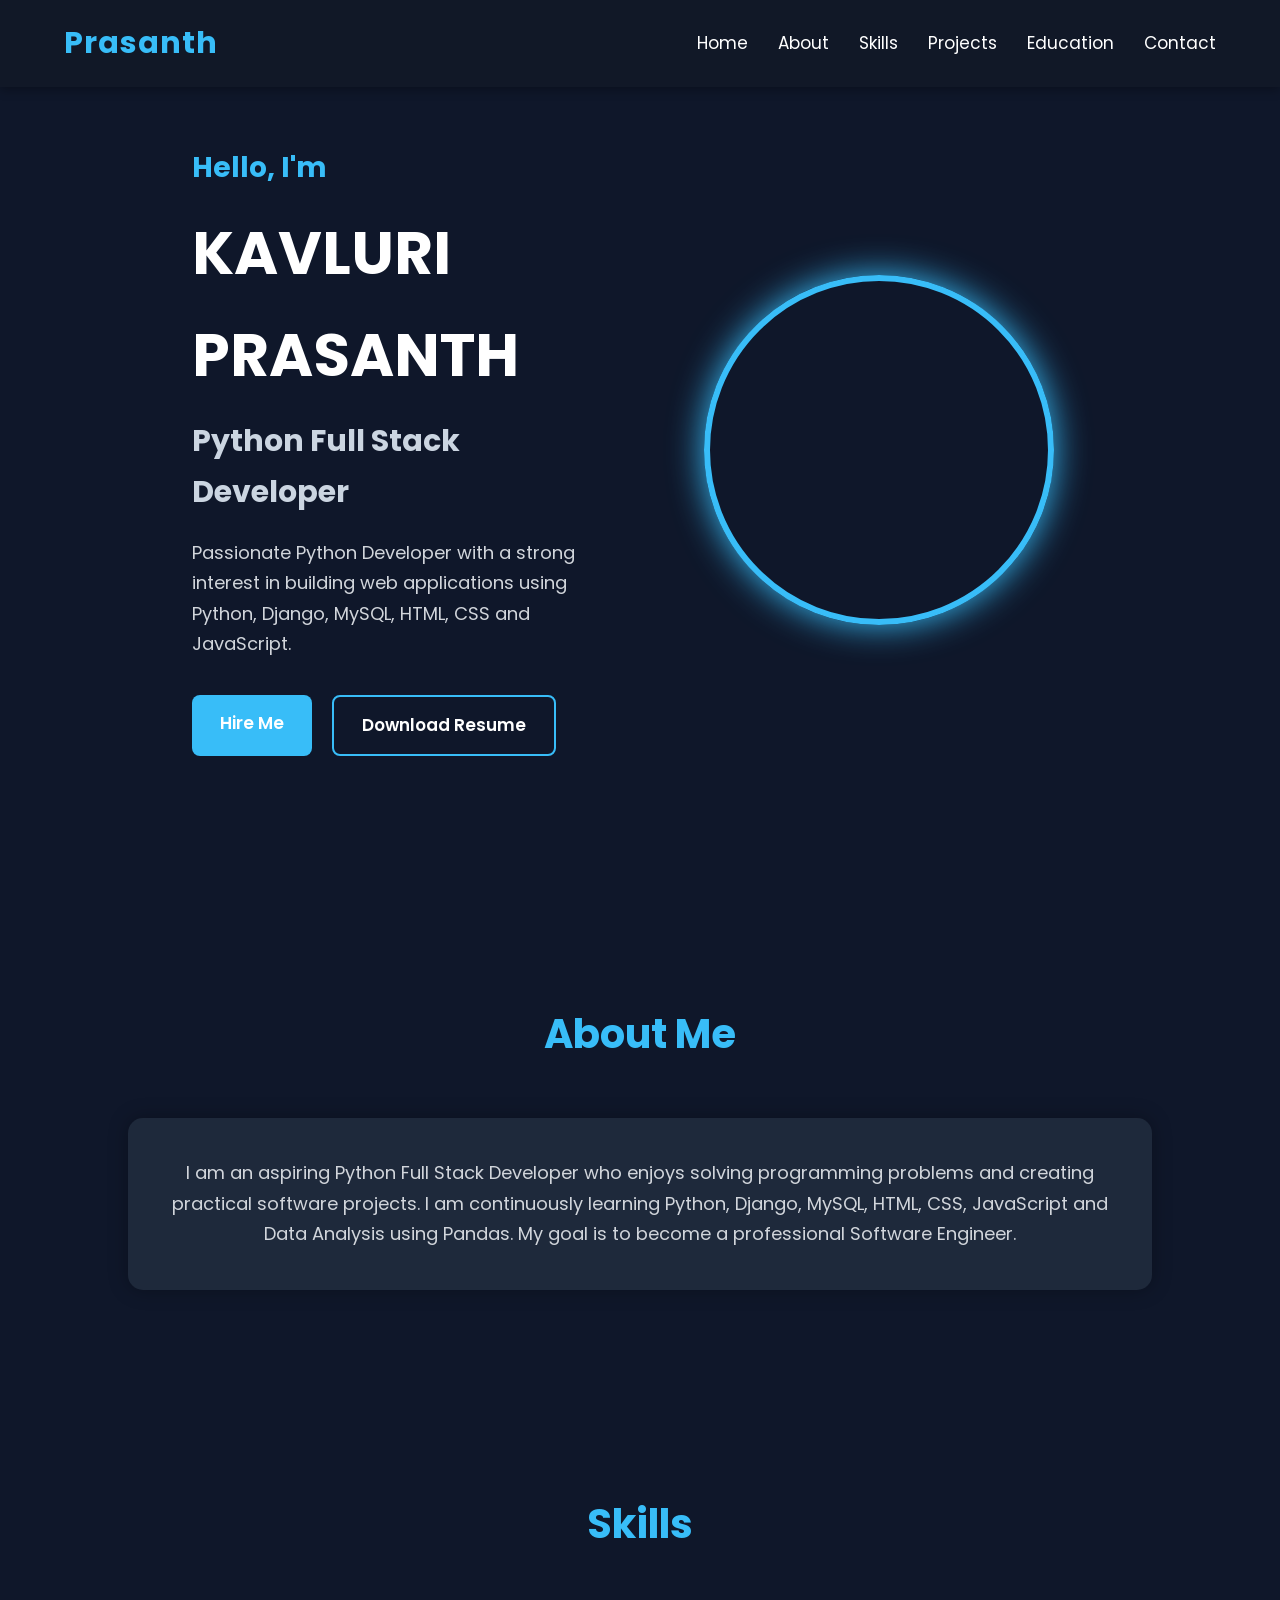
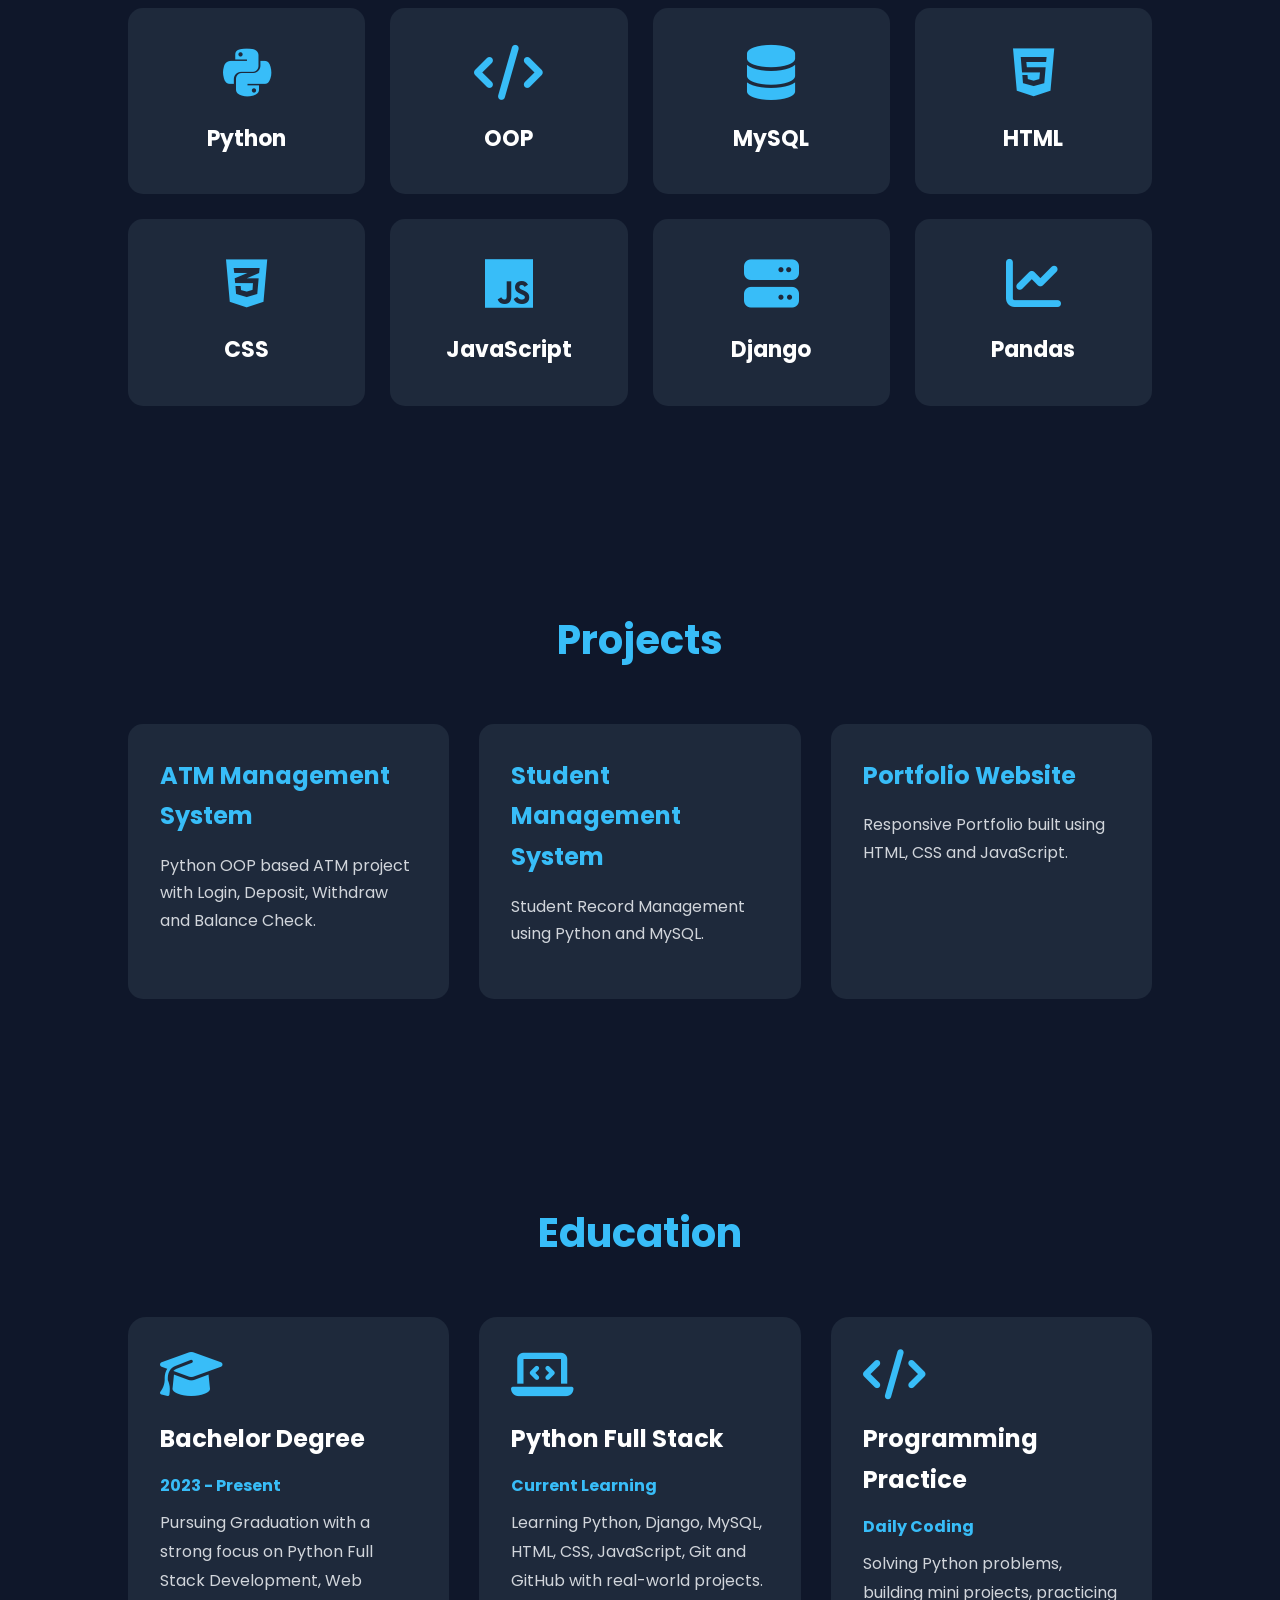
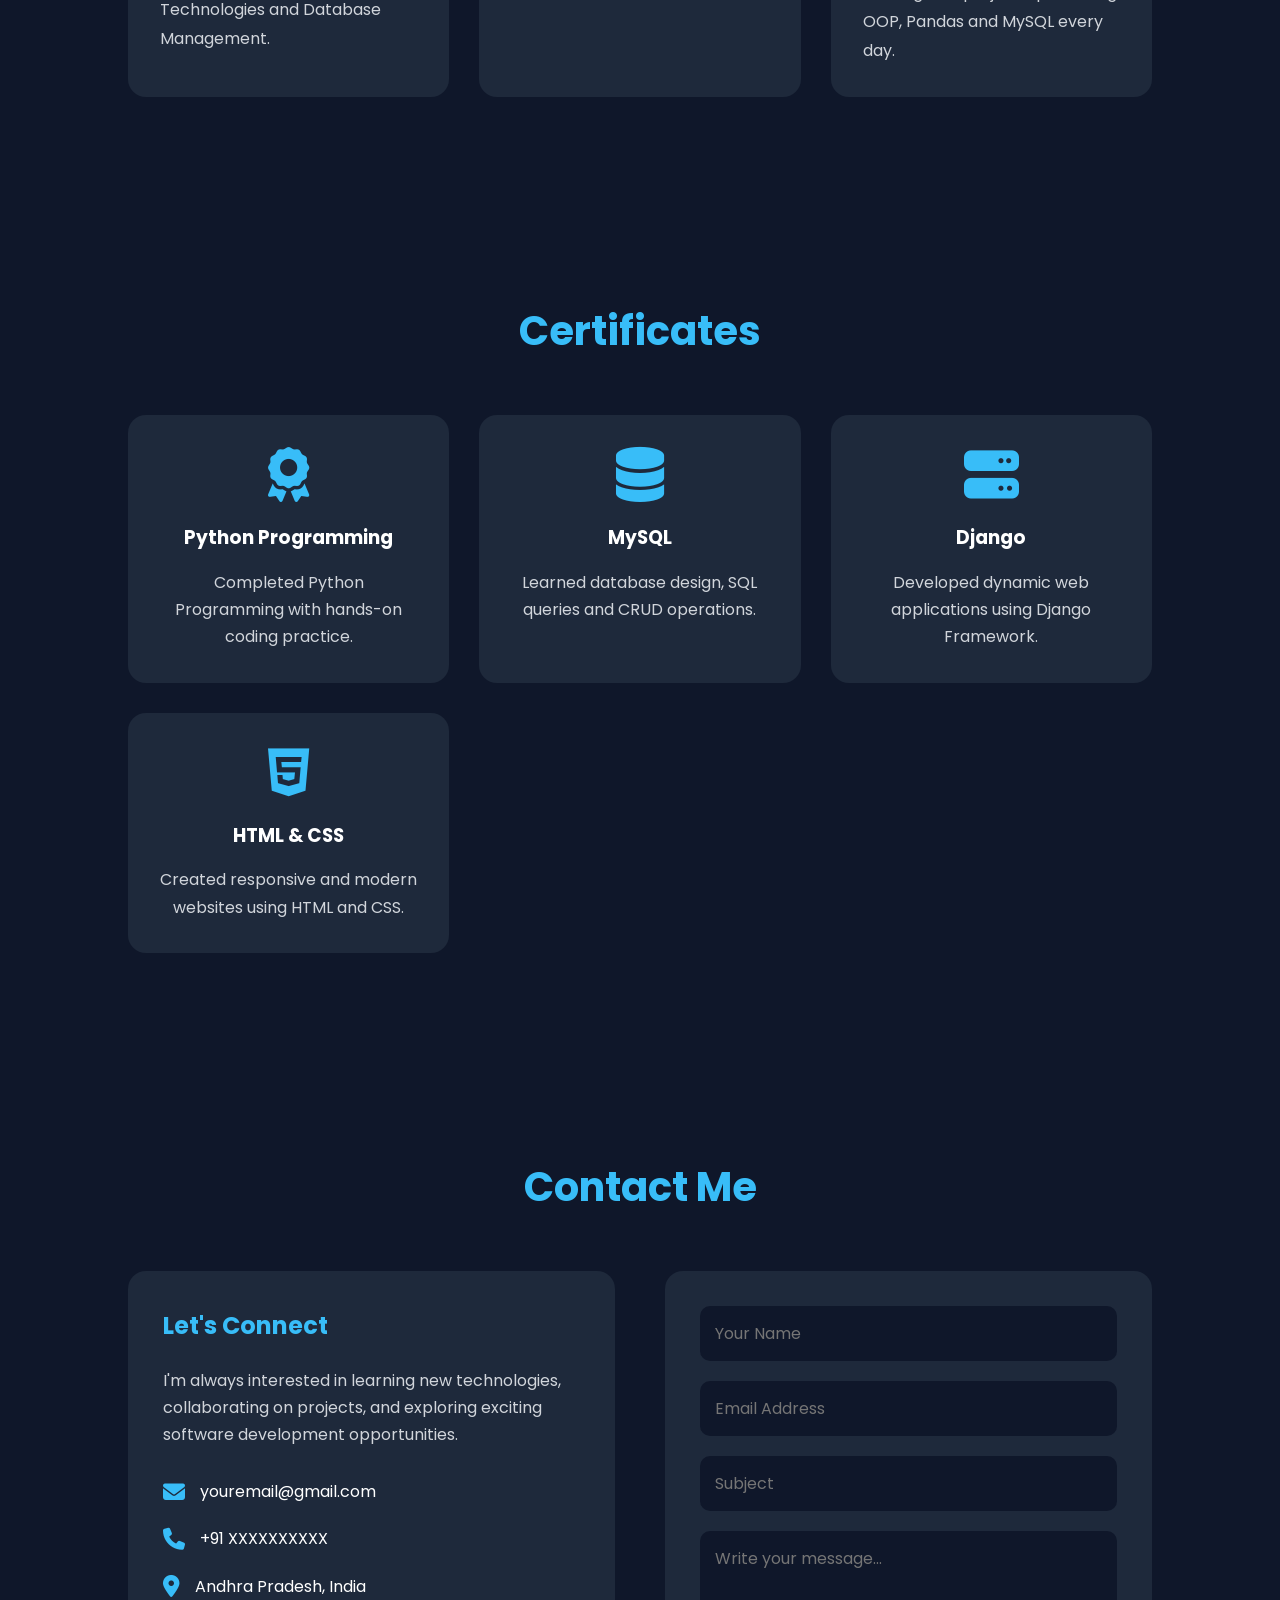
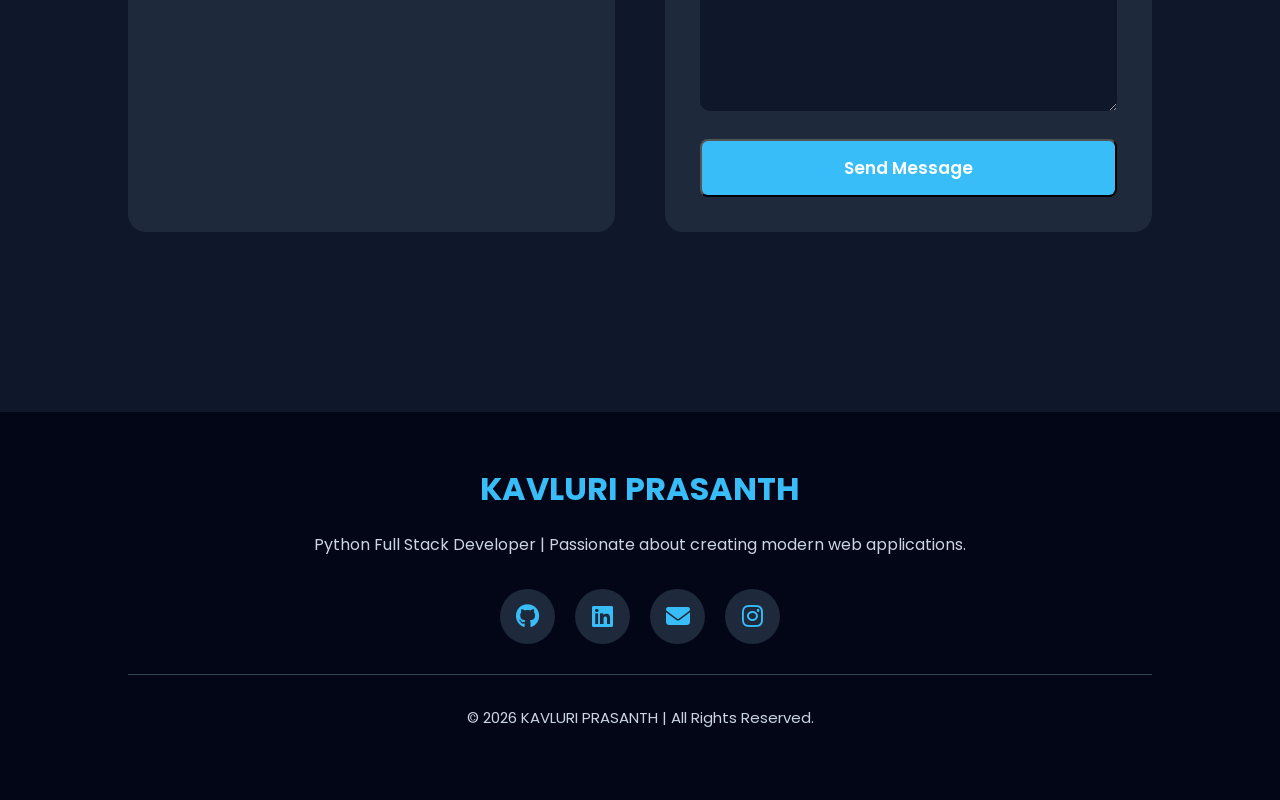
==== index.html @ d0b5dfa9 "update portfolio" ====
<!DOCTYPE html>
<html lang="en">
<head>
    <meta charset="UTF-8">
    <meta name="viewport" content="width=device-width, initial-scale=1.0">
    <title>KAVLURI PRASANTH | Python Full Stack Developer</title>

    <!-- CSS -->
    <link rel="stylesheet" href="style.css">

    <!-- Font Awesome -->
    <link rel="stylesheet"
        href="https://cdnjs.cloudflare.com/ajax/libs/font-awesome/6.5.2/css/all.min.css">
</head>

<body>
    

    <!-- ================= HEADER ================= -->

    <header>
        <nav class="navbar">

            <h2 class="logo">Prasanth</h2>

            <ul class="nav-links">
                <li><a href="#home">Home</a></li>
                <li><a href="#about">About</a></li>
                <li><a href="#skills">Skills</a></li>
                <li><a href="#projects">Projects</a></li>
                <li><a href="#education">Education</a></li>
                <li><a href="#contact">Contact</a></li>
            </ul>

        </nav>
    </header>

    <!-- ================= HOME ================= -->

    <section class="home" id="home">

        <div class="home-text">

            <h3>Hello, I'm</h3>

            <h1>KAVLURI PRASANTH</h1>

            <h2>Python Full Stack Developer</h2>

            <p>
                Passionate Python Developer with a strong interest in
                building web applications using Python, Django,
                MySQL, HTML, CSS and JavaScript.
            </p>

            <div class="buttons">

                <a href="#contact" class="btn">
                    Hire Me
                </a>

                <a href="assets/prasanth_kavluri_resume.pdf" class="btn btn2" download>
                    Download Resume
                </a>

            </div>

        </div>

        <div class="home-image">

            <img src="images/profile.jpg"
                alt="Profile">

        </div>

    </section>

    <!-- ================= ABOUT ================= -->

    <section id="about">

        <h2 class="title">About Me</h2>

        <div class="about-container">

            <p>

                I am an aspiring Python Full Stack Developer who enjoys
                solving programming problems and creating practical
                software projects.

                I am continuously learning Python, Django, MySQL,
                HTML, CSS, JavaScript and Data Analysis using Pandas.

                My goal is to become a professional Software Engineer.

            </p>

        </div>

    </section>

    <!-- ================= SKILLS ================= -->

    <section id="skills">

        <h2 class="title">Skills</h2>

        <div class="skills-container">

            <div class="skill-card">
                <i class="fab fa-python"></i>
                <h3>Python</h3>
            </div>

            <div class="skill-card">
                <i class="fas fa-code"></i>
                <h3>OOP</h3>
            </div>

            <div class="skill-card">
                <i class="fas fa-database"></i>
                <h3>MySQL</h3>
            </div>

            <div class="skill-card">
                <i class="fab fa-html5"></i>
                <h3>HTML</h3>
            </div>

            <div class="skill-card">
                <i class="fab fa-css3-alt"></i>
                <h3>CSS</h3>
            </div>

            <div class="skill-card">
                <i class="fab fa-js"></i>
                <h3>JavaScript</h3>
            </div>

            <div class="skill-card">
                <i class="fas fa-server"></i>
                <h3>Django</h3>
            </div>

            <div class="skill-card">
                <i class="fas fa-chart-line"></i>
                <h3>Pandas</h3>
            </div>

        </div>

    </section>

    <!-- ================= PROJECTS ================= -->

    <section id="projects">

        <h2 class="title">Projects</h2>

        <div class="project-container">

            <div class="project-card">

                <h3>ATM Management System</h3>

                <p>

                    Python OOP based ATM project with Login,
                    Deposit, Withdraw and Balance Check.

                </p>

            </div>

            <div class="project-card">

                <h3>Student Management System</h3>

                <p>

                    Student Record Management using
                    Python and MySQL.

                </p>

            </div>

            <div class="project-card">

                <h3>Portfolio Website</h3>

                <p>

                    Responsive Portfolio built using
                    HTML, CSS and JavaScript.

                </p>

            </div>

        </div>

    </section>

    <!-- ================= EDUCATION ================= -->

<section id="education">

    <h2 class="title">Education</h2>

    <div class="education-container">

        <div class="education-card">

            <i class="fas fa-graduation-cap"></i>

            <h3>Bachelor Degree</h3>

            <h4>2023 - Present</h4>

            <p>
                Pursuing Graduation with a strong focus on
                Python Full Stack Development,
                Web Technologies and Database Management.
            </p>

        </div>

        <div class="education-card">

            <i class="fas fa-laptop-code"></i>

            <h3>Python Full Stack</h3>

            <h4>Current Learning</h4>

            <p>
                Learning Python, Django, MySQL,
                HTML, CSS, JavaScript,
                Git and GitHub with real-world projects.
            </p>

        </div>

        <div class="education-card">

            <i class="fas fa-code"></i>

            <h3>Programming Practice</h3>

            <h4>Daily Coding</h4>

            <p>
                Solving Python problems,
                building mini projects,
                practicing OOP,
                Pandas and MySQL every day.
            </p>

        </div>

    </div>

</section>

    <!-- ================= CERTIFICATES ================= -->

   <section id="certificates">

    <h2 class="title">Certificates</h2>

    <div class="certificate-container">

        <div class="certificate-card">
            <i class="fas fa-award"></i>
            <h3>Python Programming</h3>
            <p>Completed Python Programming with hands-on coding practice.</p>
        </div>

        <div class="certificate-card">
            <i class="fas fa-database"></i>
            <h3>MySQL</h3>
            <p>Learned database design, SQL queries and CRUD operations.</p>
        </div>

        <div class="certificate-card">
            <i class="fas fa-server"></i>
            <h3>Django</h3>
            <p>Developed dynamic web applications using Django Framework.</p>
        </div>

        <div class="certificate-card">
            <i class="fab fa-html5"></i>
            <h3>HTML & CSS</h3>
            <p>Created responsive and modern websites using HTML and CSS.</p>
        </div>

    </div>

</section>

    <!-- ================= CONTACT ================= -->

<section id="contact">

    <h2 class="title">Contact Me</h2>

    <div class="contact-container">

        <div class="contact-info">

            <h2>Let's Connect</h2>

            <p>
                I'm always interested in learning new technologies,
                collaborating on projects, and exploring exciting
                software development opportunities.
            </p>

            <div class="info">
                <i class="fas fa-envelope"></i>
                <span>youremail@gmail.com</span>
            </div>

            <div class="info">
                <i class="fas fa-phone"></i>
                <span>+91 XXXXXXXXXX</span>
            </div>

            <div class="info">
                <i class="fas fa-location-dot"></i>
                <span>Andhra Pradesh, India</span>
            </div>

        </div>

        <form>

            <input type="text" placeholder="Your Name" required>

            <input type="email" placeholder="Email Address" required>

            <input type="text" placeholder="Subject">

            <textarea rows="6" placeholder="Write your message..."></textarea>

            <button class="btn">Send Message</button>

        </form>

    </div>

</section>

    <!-- ================= FOOTER ================= -->
<!-- ================= FOOTER ================= -->

<footer>

    <div class="footer-container">

        <h2>KAVLURI PRASANTH</h2>

        <p>
            Python Full Stack Developer | Passionate about creating modern web applications.
        </p>

        <div class="footer-social">

            <a href="https://github.com/yourusername" target="_blank">
                <i class="fab fa-github"></i>
            </a>

            <a href="https://linkedin.com/in/yourprofile" target="_blank">
                <i class="fab fa-linkedin"></i>
            </a>

            <a href="mailto:youremail@gmail.com">
                <i class="fas fa-envelope"></i>
            </a>

            <a href="https://instagram.com/yourusername" target="_blank">
                <i class="fab fa-instagram"></i>
            </a>

        </div>

        <hr>

        <p class="copyright">
            © 2026 KAVLURI PRASANTH | All Rights Reserved.
        </p>

    </div>

</footer>
</body>
</html>
---- style.css ----
/* ===========================
   GOOGLE FONT
=========================== */

@import url('https://fonts.googleapis.com/css2?family=Poppins:wght@300;400;500;600;700;800&display=swap');

/* ===========================
   GLOBAL
=========================== */

*{
    margin:0;
    padding:0;
    box-sizing:border-box;
    font-family:'Poppins',sans-serif;
    scroll-behavior:smooth;
}

body{
    background:#0f172a;
    color:#ffffff;
    line-height:1.7;
}

a{
    text-decoration:none;
}

ul{
    list-style:none;
}

img{
    width:100%;
    display:block;
}

/* ===========================
   HEADER
=========================== */

header{
    width:100%;
    position:fixed;
    top:0;
    left:0;
    background:#111827;
    z-index:1000;
    box-shadow:0 3px 10px rgba(0,0,0,.3);
}

.navbar{
    width:90%;
    margin:auto;
    display:flex;
    justify-content:space-between;
    align-items:center;
    padding:18px 0;
}

.logo{
    color:#38bdf8;
    font-size:30px;
    font-weight:700;
    letter-spacing:1px;
}

.nav-links{
    display:flex;
    gap:30px;
}

.nav-links a{
    color:#fff;
    font-size:17px;
    transition:.3s;
}

.nav-links a:hover{
    color:#38bdf8;
}

/* ===========================
   HOME
=========================== */

.home{
    min-height:100vh;
    width:90%;
    margin:auto;
    display:flex;
    justify-content:space-between;
    align-items:center;
    gap:60px;
}

.home-text{
    flex:1;
}

.home-text h3{
    color:#38bdf8;
    font-size:28px;
}

.home-text h1{
    font-size:60px;
    margin:10px 0;
}

.home-text h2{
    color:#cbd5e1;
    font-size:30px;
    margin-bottom:20px;
}

.home-text p{
    color:#d1d5db;
    font-size:18px;
    max-width:600px;
}

/* ===========================
   BUTTONS
=========================== */

.buttons{
    margin-top:35px;
    display:flex;
    gap:20px;
}

.btn{
    background:#38bdf8;
    color:#fff;
    padding:14px 28px;
    border-radius:8px;
    font-size:17px;
    font-weight:600;
    transition:.3s;
}

.btn:hover{
    background:#0284c7;
    transform:translateY(-5px);
}

.btn2{
    background:transparent;
    border:2px solid #38bdf8;
}

.btn2:hover{
    background:#38bdf8;
}

/* ===========================
   PROFILE IMAGE
=========================== */

.home-image{
    flex:1;
    display:flex;
    justify-content:center;
}

.home-image img{
    width:350px;
    height:350px;
    object-fit:cover;
    border-radius:50%;
    border:6px solid #38bdf8;
    box-shadow:0 0 35px #38bdf8;
    transition:.4s;
}

.home-image img:hover{
    transform:scale(1.05);
}

/* ===========================
   COMMON SECTION
=========================== */

section{
    padding:100px 10%;
}

.title{
    text-align:center;
    font-size:40px;
    color:#38bdf8;
    margin-bottom:50px;
}

/* ===========================
   ABOUT
=========================== */

.about-container{
    background:#1e293b;
    padding:40px;
    border-radius:15px;
    text-align:center;
    box-shadow:0 0 20px rgba(0,0,0,.3);
}

.about-container p{
    font-size:18px;
    color:#d1d5db;
}

/* ===========================
   SIMPLE FADE ANIMATION
=========================== */

@keyframes fadeUp{

    from{

        opacity:0;
        transform:translateY(40px);

    }

    to{

        opacity:1;
        transform:translateY(0);

    }

}

.home-text,
.home-image,
.about-container{

    animation:fadeUp 1.2s ease;

}

/* Active Menu */

.nav-links a.active{
    color:#38bdf8;
}

/* Scroll Animation */

.hidden{
    opacity:0;
    transform:translateY(50px);
    transition:all .8s ease;
}

.show{
    opacity:1;
    transform:translateY(0);
}

/* Back To Top */

#topBtn:hover{
    transform:scale(1.1);
}

/* ===========================
   SKILLS SECTION
=========================== */

.skills-container{
    display:grid;
    grid-template-columns:repeat(auto-fit,minmax(220px,1fr));
    gap:25px;
    margin-top:40px;
}

.skill-card{
    background:#1e293b;
    padding:35px 20px;
    border-radius:15px;
    text-align:center;
    transition:.4s;
    cursor:pointer;
    border:2px solid transparent;
}

.skill-card:hover{
    transform:translateY(-10px);
    border-color:#38bdf8;
    box-shadow:0 0 20px rgba(56,189,248,.5);
}

.skill-card i{
    font-size:55px;
    color:#38bdf8;
    margin-bottom:20px;
}

.skill-card h3{
    font-size:22px;
    color:#fff;
}

/* ===========================
   PROJECT SECTION
=========================== */

.project-container{
    display:grid;
    grid-template-columns:repeat(auto-fit,minmax(300px,1fr));
    gap:30px;
    margin-top:40px;
}

.project-card{
    background:#1e293b;
    padding:30px;
    border-radius:15px;
    transition:.4s;
    border:2px solid transparent;
}

.project-card:hover{
    transform:translateY(-10px);
    border-color:#38bdf8;
    box-shadow:0 0 25px rgba(56,189,248,.4);
}

.project-card h3{
    color:#38bdf8;
    margin-bottom:15px;
    font-size:24px;
}

.project-card p{
    color:#d1d5db;
    font-size:16px;
    margin-bottom:20px;
}

.project-card .btn{
    display:inline-block;
    margin-top:10px;
}

/* ===========================
   EDUCATION SECTION
=========================== */

#education{
    padding:100px 10%;
}

.education-container{
    display:grid;
    grid-template-columns:repeat(auto-fit,minmax(320px,1fr));
    gap:30px;
    margin-top:50px;
}

.education-card{
    background:#1e293b;
    padding:30px;
    border-radius:18px;
    border:2px solid transparent;
    transition:0.5s ease;
    position:relative;
    overflow:hidden;
}

/* Glow Line Animation */

.education-card::before{

    content:"";
    position:absolute;
    top:0;
    left:-100%;
    width:100%;
    height:5px;
    background:#38bdf8;
    transition:.6s;

}

.education-card:hover::before{

    left:0;

}

/* Hover Effect */

.education-card:hover{

    transform:translateY(-12px) scale(1.03);
    border-color:#38bdf8;
    box-shadow:0 0 25px rgba(56,189,248,.5);

}

/* Icon */

.education-card i{

    font-size:50px;
    color:#38bdf8;
    margin-bottom:20px;

}

.education-card h3{

    font-size:24px;
    margin-bottom:12px;
    color:white;

}

.education-card h4{

    color:#38bdf8;
    margin-bottom:10px;

}

.education-card p{

    color:#d1d5db;
    line-height:1.8;

}

/* Fade Animation */

.education-card{

    opacity:0;
    transform:translateY(60px);
    animation:eduAnimation 1s forwards;

}

.education-card:nth-child(1){

    animation-delay:.2s;

}

.education-card:nth-child(2){

    animation-delay:.5s;

}

.education-card:nth-child(3){

    animation-delay:.8s;

}

@keyframes eduAnimation{

    from{

        opacity:0;
        transform:translateY(60px);

    }

    to{

        opacity:1;
        transform:translateY(0);

    }

}

/* ===========================
   CERTIFICATES
=========================== */

.certificate-container{

    display:grid;
    grid-template-columns:repeat(auto-fit,minmax(260px,1fr));
    gap:30px;
    margin-top:40px;

}

.certificate-card{

    background:#1e293b;
    padding:30px;
    text-align:center;
    border-radius:18px;
    transition:.4s;
    border:2px solid transparent;

}

.certificate-card:hover{

    transform:translateY(-12px);
    border-color:#38bdf8;
    box-shadow:0 0 25px rgba(56,189,248,.5);

}

.certificate-card i{

    font-size:55px;
    color:#38bdf8;
    margin-bottom:20px;

}

.certificate-card h3{

    margin-bottom:15px;

}

.certificate-card p{

    color:#d1d5db;

}

/* ===========================
   CONTACT
=========================== */

.contact-container{

    display:grid;
    grid-template-columns:1fr 1fr;
    gap:50px;
    margin-top:50px;

}

.contact-info{

    background:#1e293b;
    padding:35px;
    border-radius:18px;

}

.contact-info h2{

    color:#38bdf8;
    margin-bottom:20px;

}

.contact-info p{

    color:#d1d5db;
    margin-bottom:30px;

}

.info{

    display:flex;
    align-items:center;
    margin:20px 0;

}

.info i{

    font-size:22px;
    color:#38bdf8;
    margin-right:15px;

}

form{

    background:#1e293b;
    padding:35px;
    border-radius:18px;

}

form input,
form textarea{

    width:100%;
    padding:15px;
    margin-bottom:20px;
    border:none;
    border-radius:10px;
    background:#0f172a;
    color:white;
    font-size:16px;

}

form input:focus,
form textarea:focus{

    outline:2px solid #38bdf8;

}

form button{

    width:100%;

}

.certificate-card,
.contact-info,
form{

    animation:fadeUp 1s ease;

}

.certificate-card:hover i{

    transform:rotate(360deg);
    transition:.8s;

}

.info:hover{

    transform:translateX(10px);
    transition:.4s;

}

/* ===========================
   FOOTER
=========================== */

footer{

    background:#020617;
    padding:50px 10%;
    margin-top:80px;

}

.footer-container{

    text-align:center;

}

.footer-container h2{

    color:#38bdf8;
    font-size:32px;
    margin-bottom:15px;

}

.footer-container p{

    color:#cbd5e1;
    margin-bottom:20px;

}

.footer-social{

    display:flex;
    justify-content:center;
    gap:20px;
    margin:30px 0;

}

.footer-social a{

    width:55px;
    height:55px;
    display:flex;
    justify-content:center;
    align-items:center;
    border-radius:50%;
    background:#1e293b;
    color:#38bdf8;
    font-size:24px;
    transition:.4s;

}

.footer-social a:hover{

    background:#38bdf8;
    color:#fff;
    transform:translateY(-8px) rotate(360deg);
    box-shadow:0 0 25px #38bdf8;

}

footer hr{

    border:none;
    height:1px;
    background:#334155;
    margin:30px 0;

}

.copyright{

    color:#94a3b8;
    font-size:15px;

}

footer{

    animation:fadeUp 1.2s ease;

}
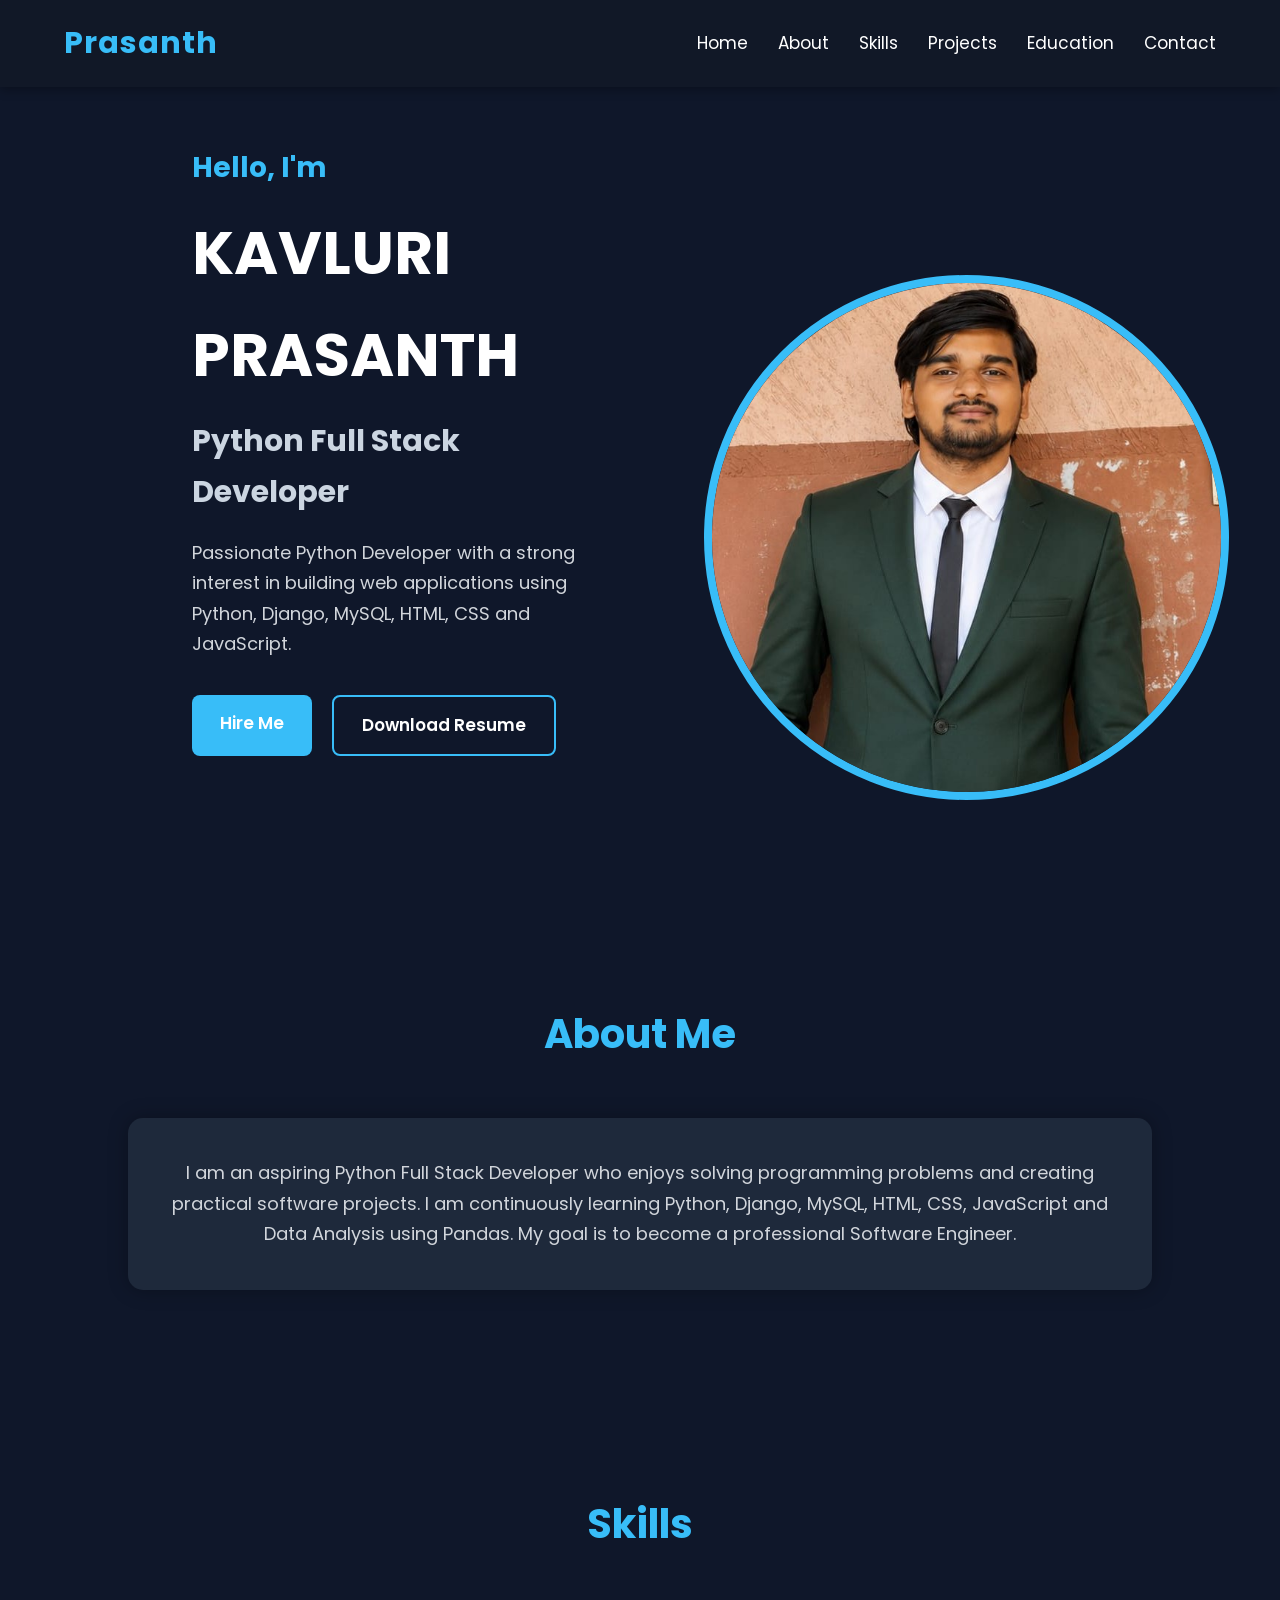
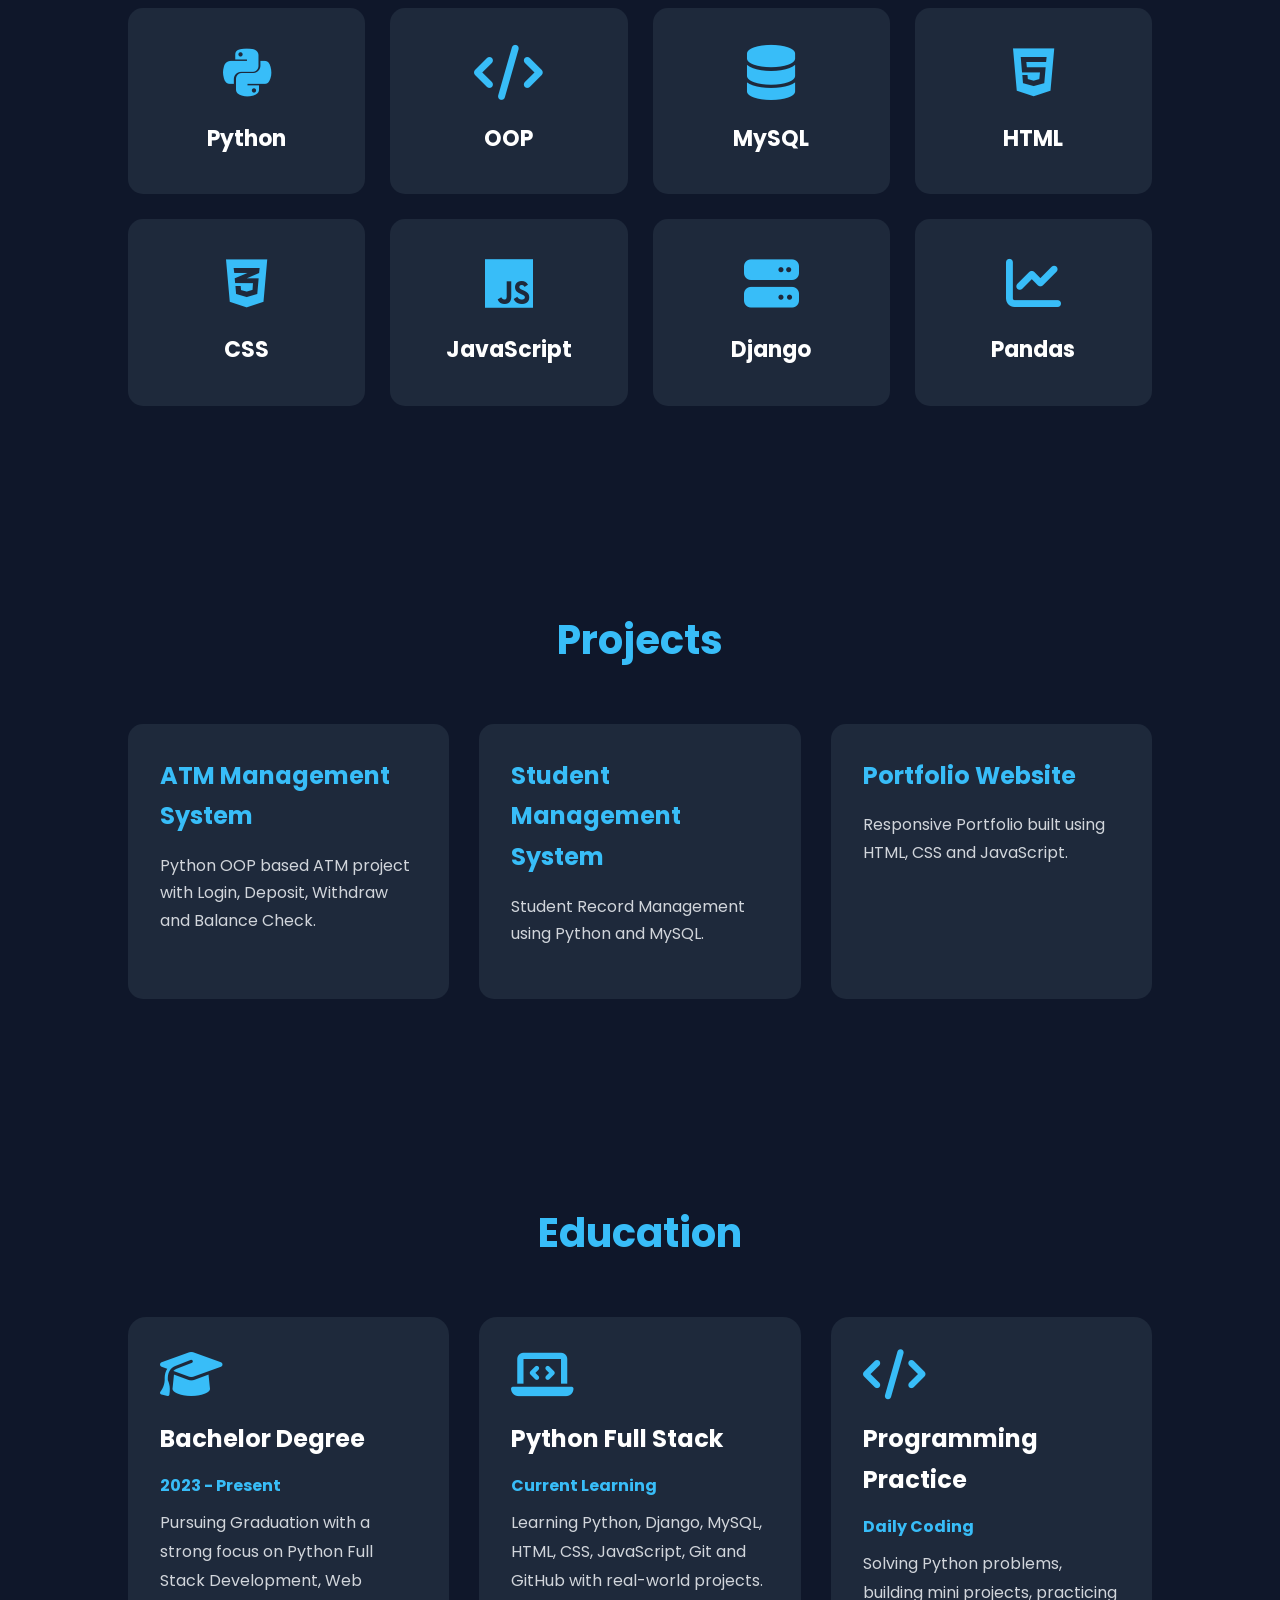
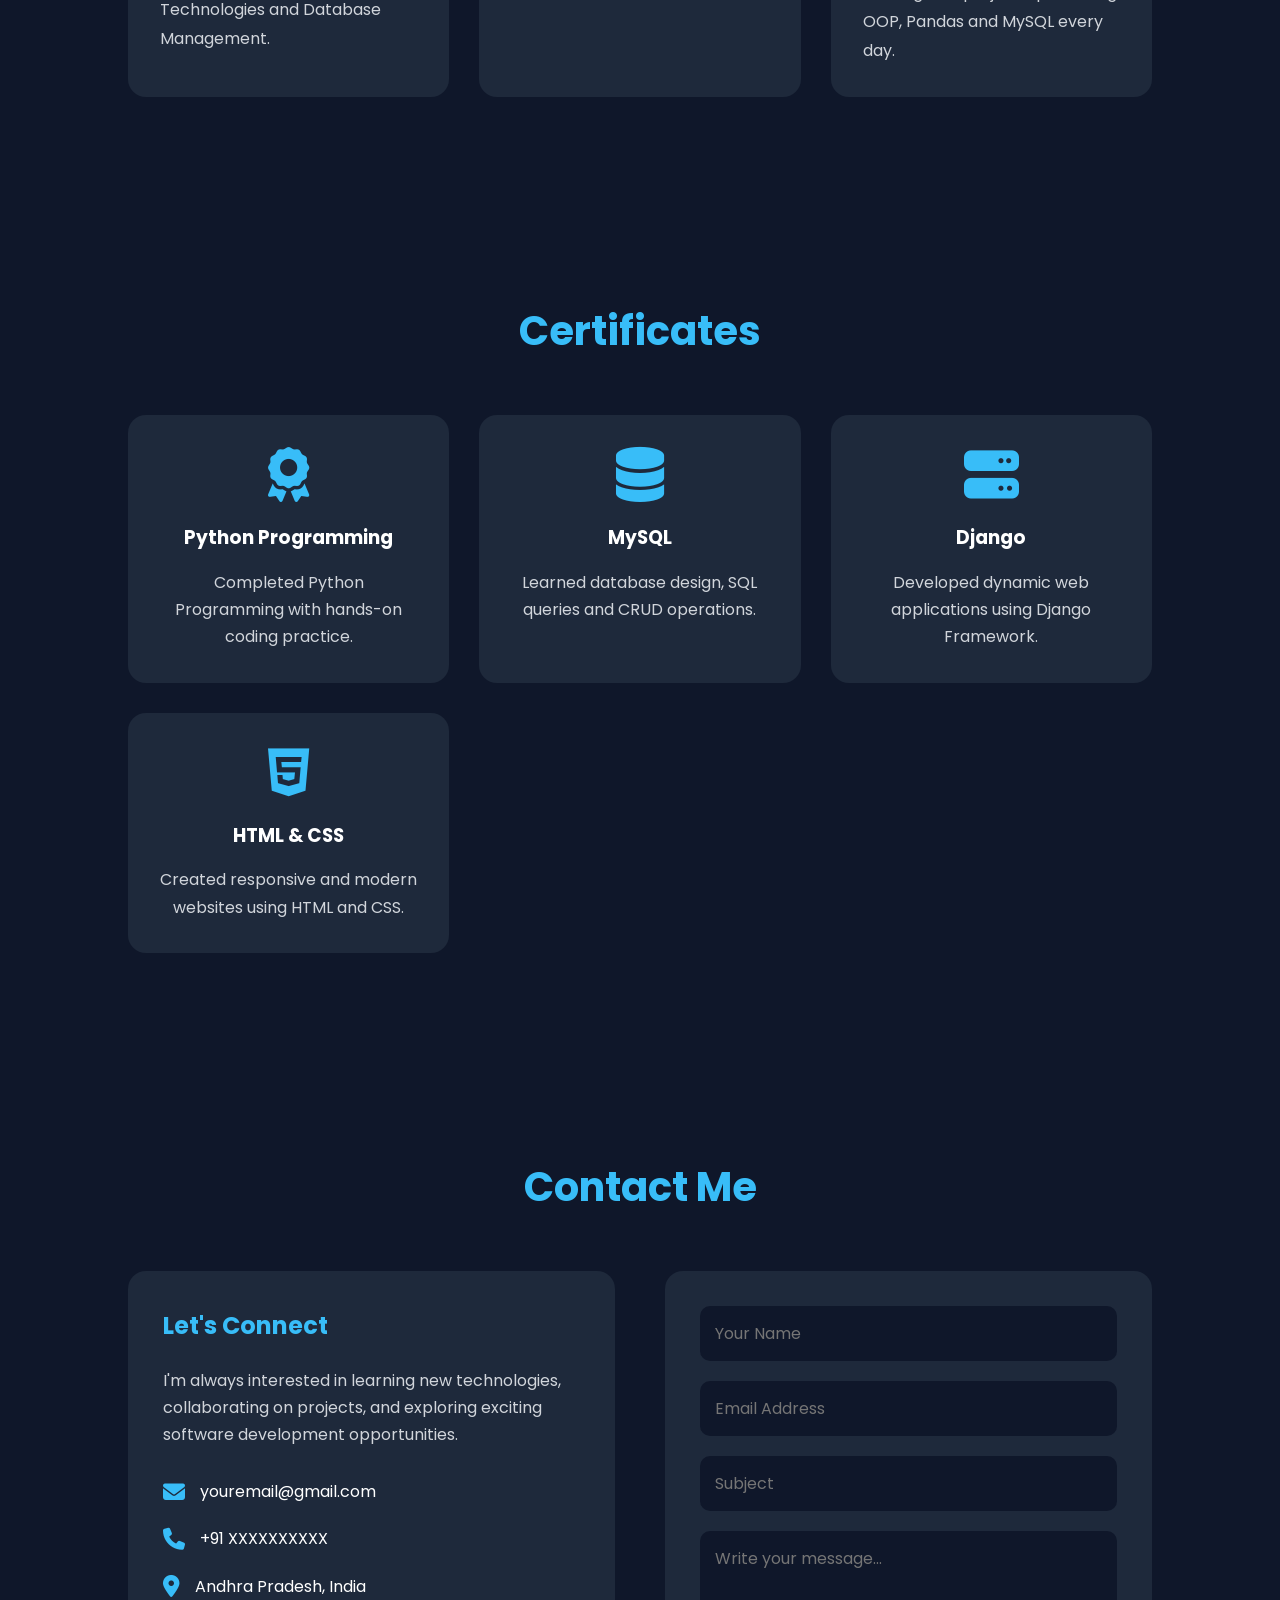
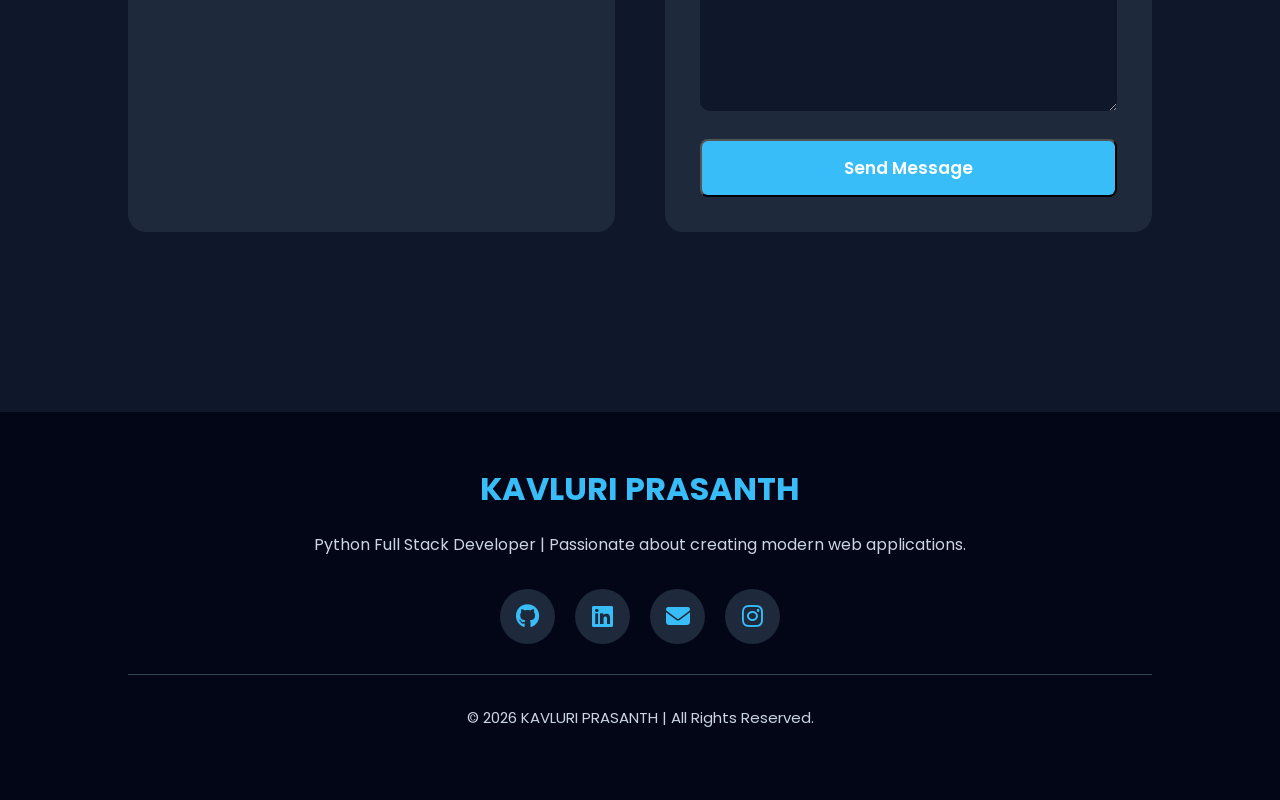
==== commit 5ecd5f43: "update portfolio" ====
--- a/index.html
+++ b/index.html
@@ -59,7 +59,9 @@
                     Hire Me
                 </a>
 
-                <a href="assets/prasanth_kavluri_resume.pdf" class="btn btn2" download>
+                <a href="assets/prasanth_kavluri_resume.pdf"
+                    class="btn btn2"
+                    download>
                     Download Resume
                 </a>
 
@@ -69,11 +71,24 @@
 
         <div class="home-image">
 
-            <img src="images/profile.jpg"
-                alt="Profile">
-
-        </div>
-
+    <div class="image-card">
+
+        <div class="image-card-inner">
+
+            <div class="image-front">
+                <img src="images/prasanth.jpeg" alt="Profile">
+            </div>
+
+            <div class="image-back">
+                <h2>KAVLURI PRASANTH</h2>
+                <p>Python Full Stack Developer</p>
+            </div>
+
+        </div>
+
+    </div>
+
+</div>
     </section>
 
     <!-- ================= ABOUT ================= -->
--- a/style.css
+++ b/style.css
@@ -164,18 +164,74 @@
     justify-content:center;
 }
 
-.home-image img{
+.image-card{
+
     width:350px;
     height:350px;
+    perspective:1000px;
+
+}
+
+.image-card-inner{
+
+    width:150%;
+    height:150%;
+    position:relative;
+    transition:transform .8s;
+    transform-style:preserve-3d;
+
+}
+
+.image-card:hover .image-card-inner{
+
+    transform:rotateY(180deg);
+
+}
+
+.image-front,
+.image-back{
+
+    position:absolute;
+    width:100%;
+    height:100%;
+    border-radius:50%;
+    overflow:hidden;
+    backface-visibility:hidden;
+    border:8px solid #38bdf8;
+
+}
+
+.image-front img{
+
+    width:100%;
+    height:100%;
     object-fit:cover;
-    border-radius:50%;
-    border:6px solid #38bdf8;
-    box-shadow:0 0 35px #38bdf8;
-    transition:.4s;
-}
-
-.home-image img:hover{
-    transform:scale(1.05);
+
+}
+
+.image-back{
+
+    background:#1e293b;
+    color:white;
+    display:flex;
+    flex-direction:column;
+    justify-content:center;
+    align-items:center;
+    transform:rotateY(180deg);
+
+}
+
+.image-back h2{
+
+    color:#38bdf8;
+    margin-bottom:15px;
+
+}
+
+.image-back p{
+
+    font-size:18px;
+
 }
 
 /* ===========================
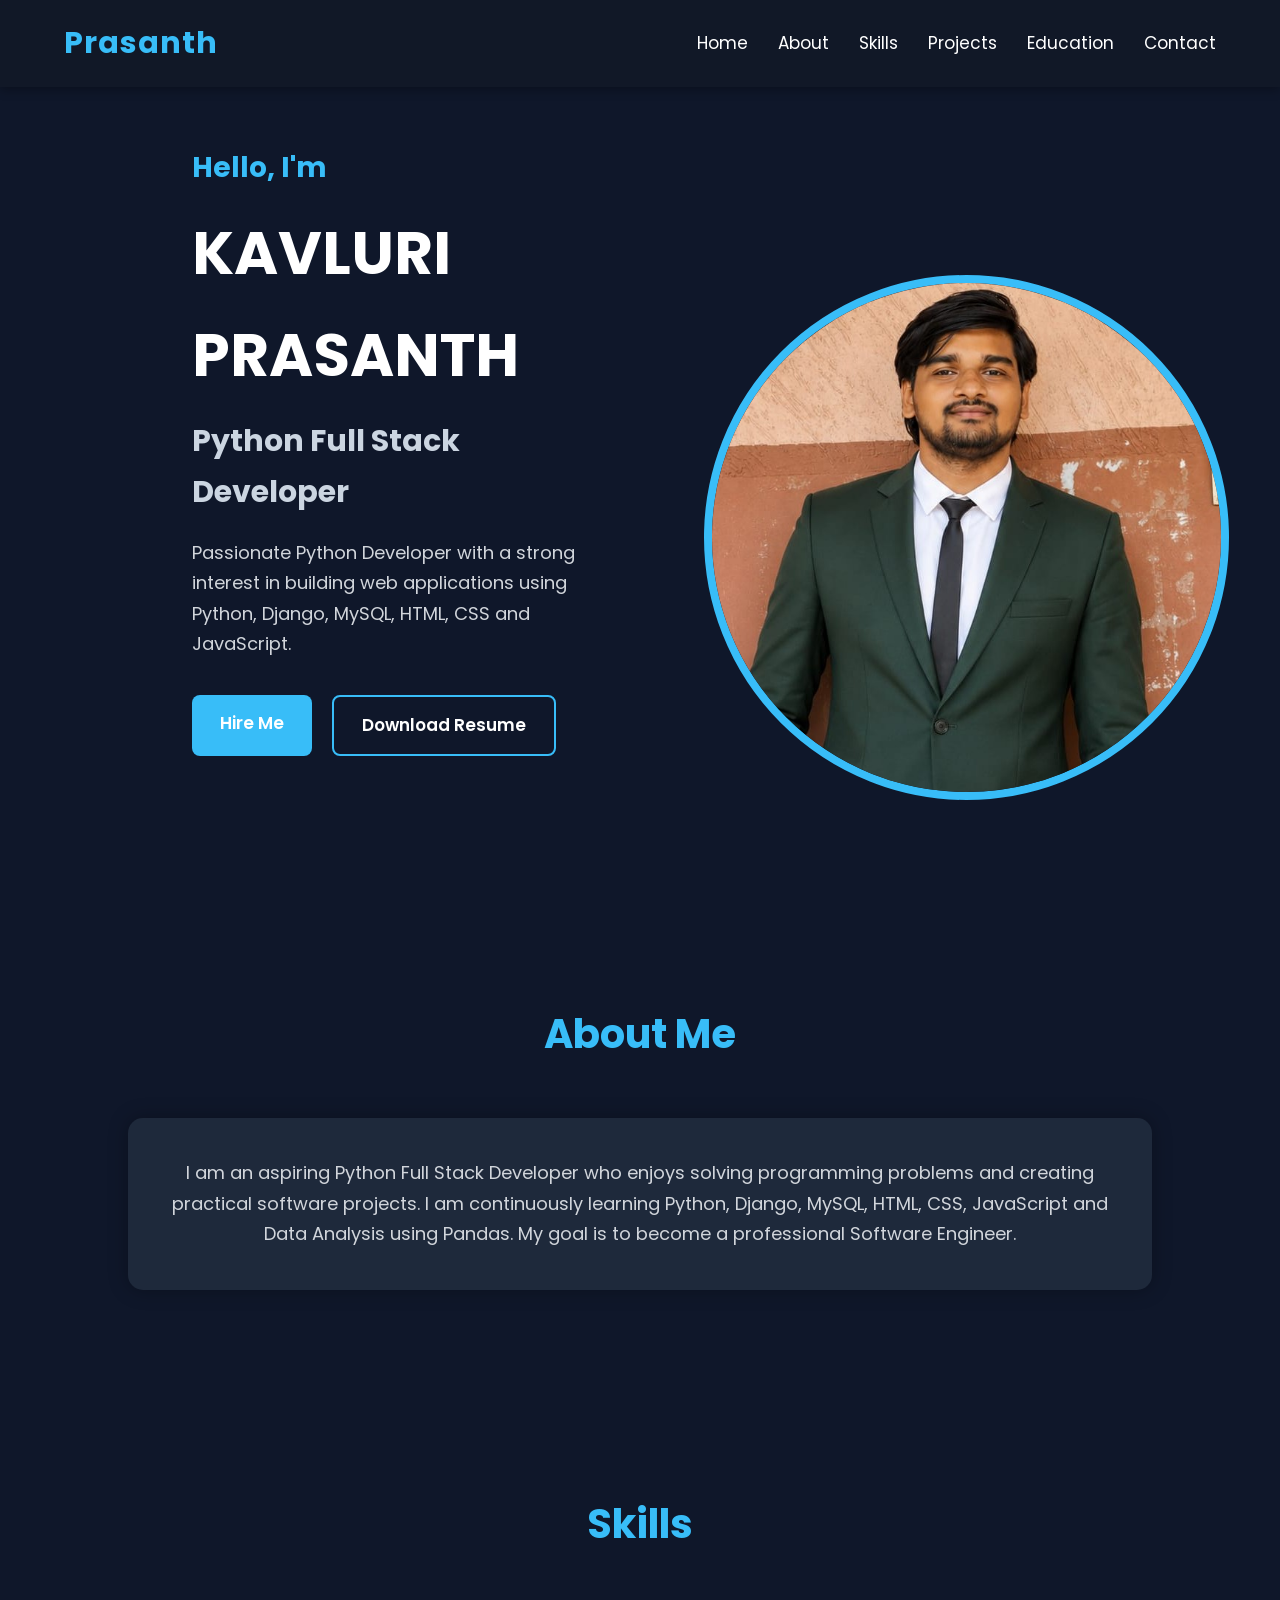
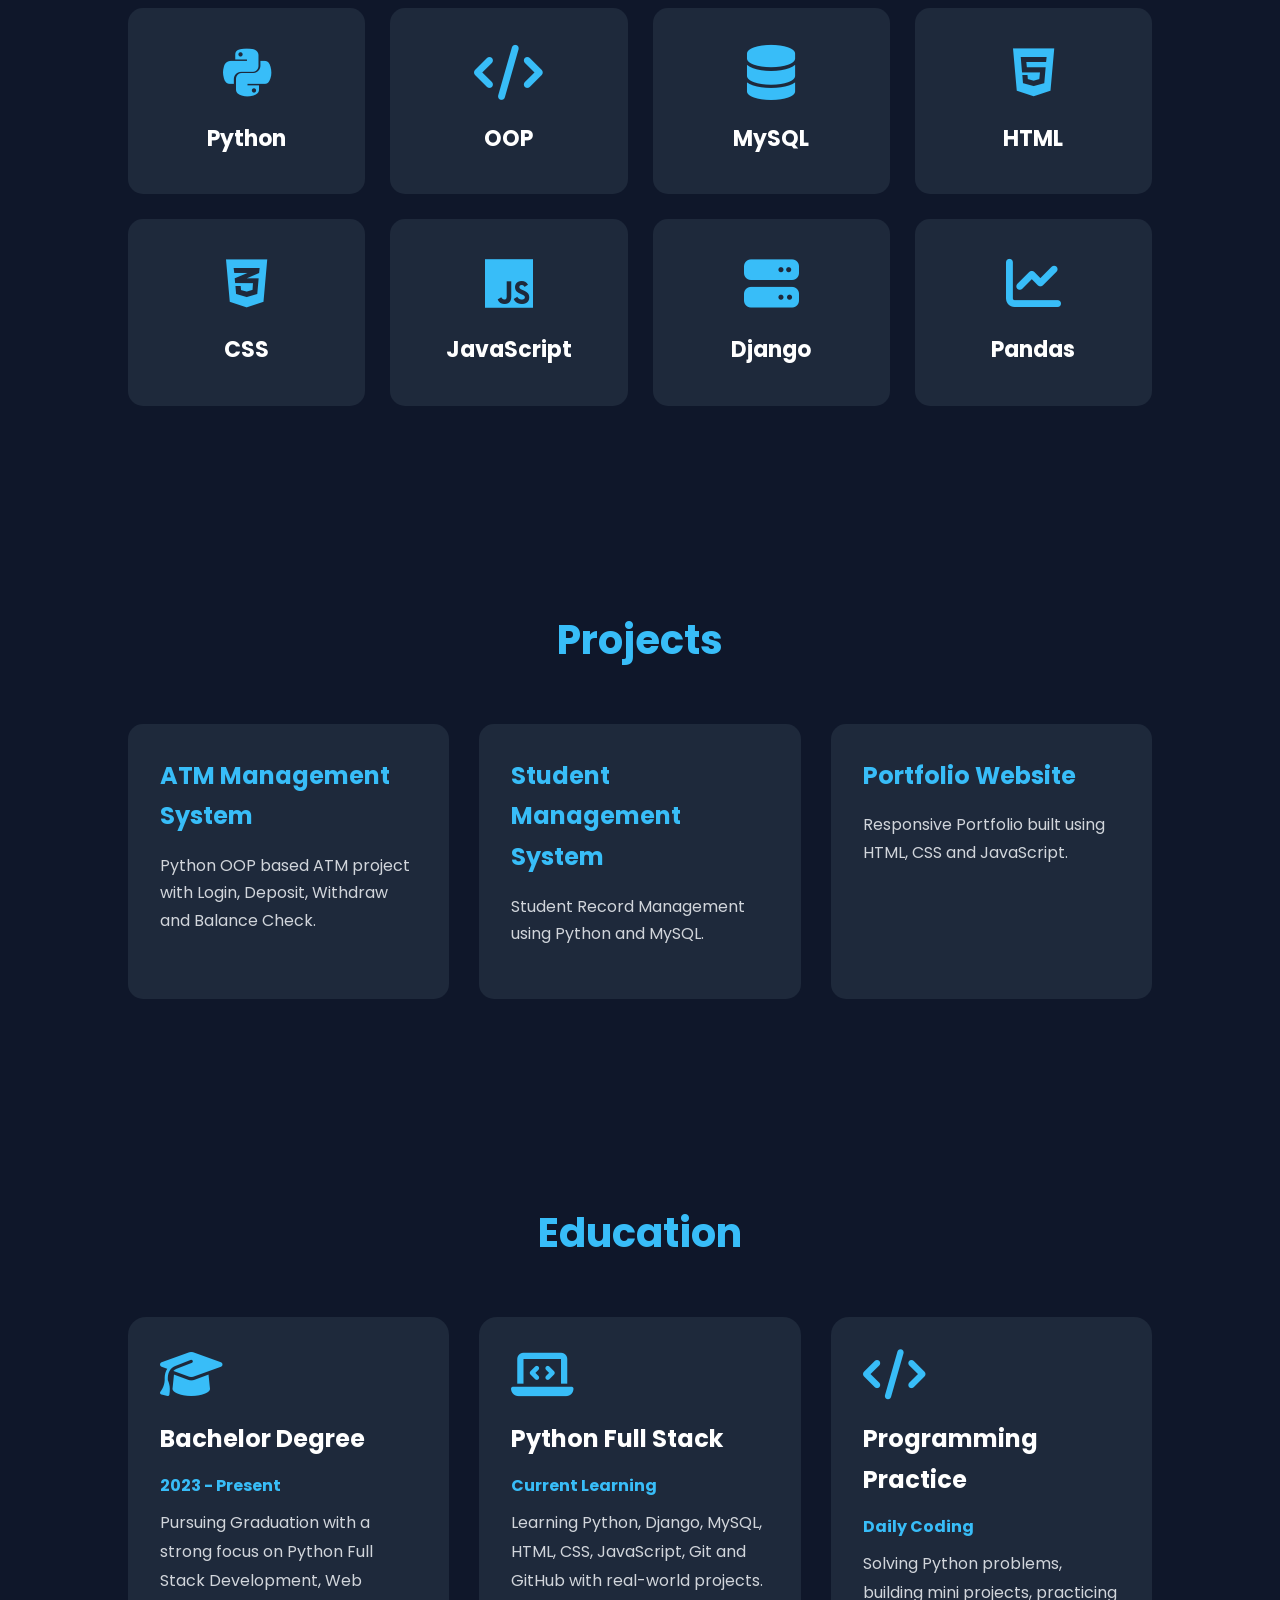
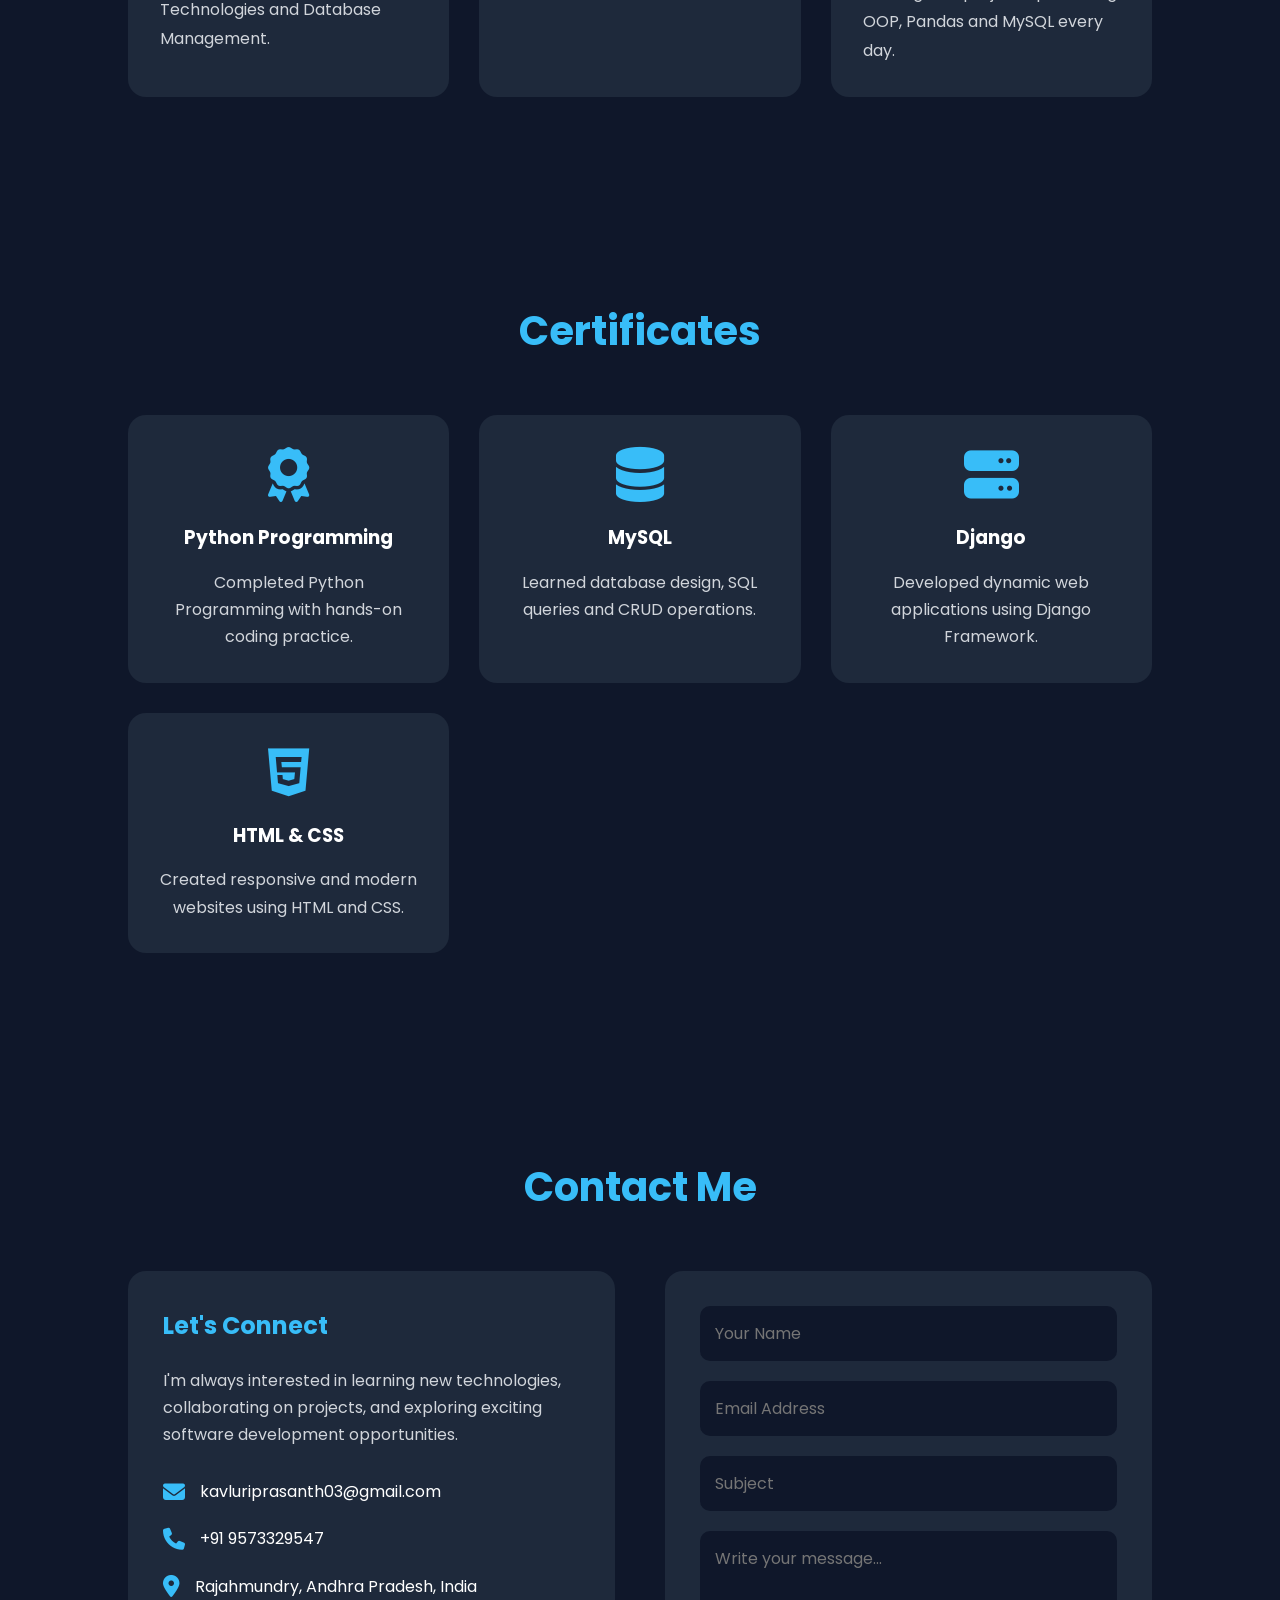
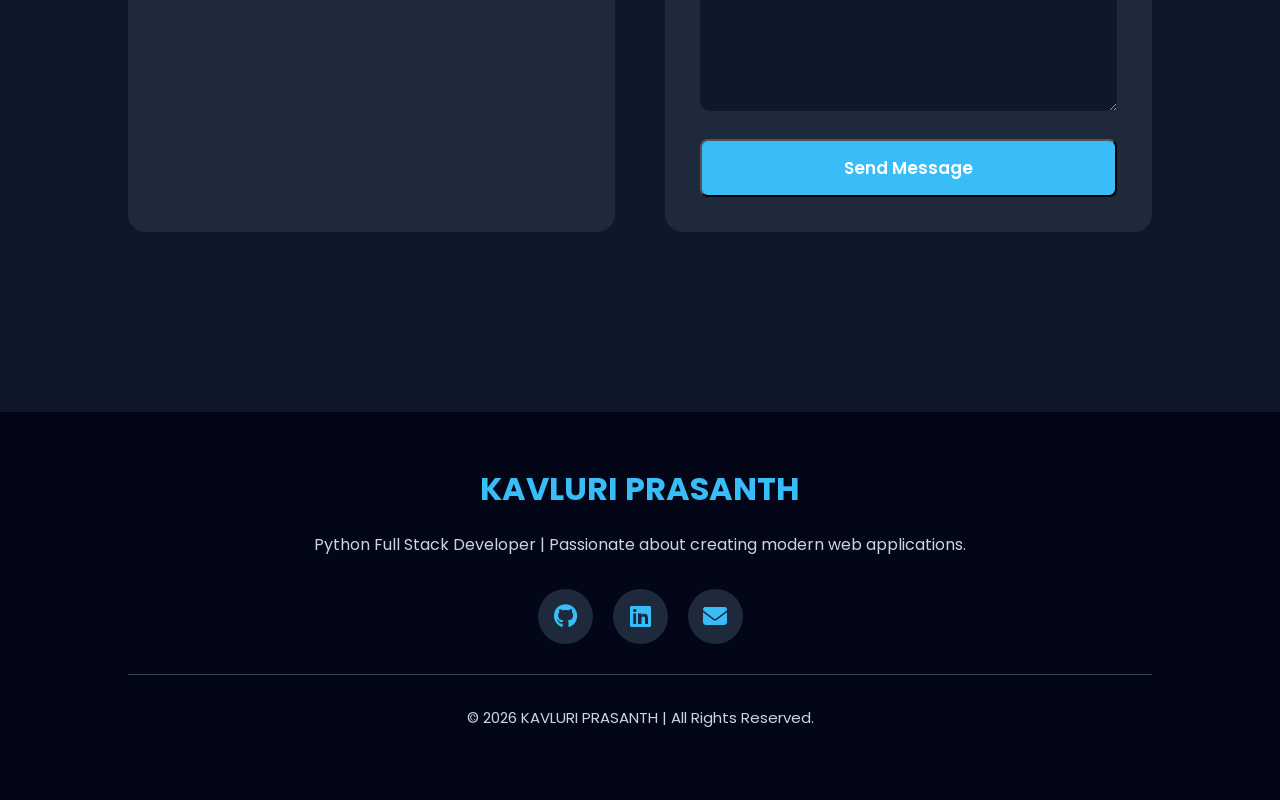
==== commit 8b9894d6: "update portfolio" ====
--- a/index.html
+++ b/index.html
@@ -336,17 +336,17 @@
 
             <div class="info">
                 <i class="fas fa-envelope"></i>
-                <span>youremail@gmail.com</span>
+                <span>kavluriprasanth03@gmail.com</span>
             </div>
 
             <div class="info">
                 <i class="fas fa-phone"></i>
-                <span>+91 XXXXXXXXXX</span>
+                <span>+91 9573329547</span>
             </div>
 
             <div class="info">
                 <i class="fas fa-location-dot"></i>
-                <span>Andhra Pradesh, India</span>
+                <span>Rajahmundry, Andhra Pradesh, India</span>
             </div>
 
         </div>
@@ -370,7 +370,6 @@
 </section>
 
     <!-- ================= FOOTER ================= -->
-<!-- ================= FOOTER ================= -->
 
 <footer>
 
@@ -384,7 +383,7 @@
 
         <div class="footer-social">
 
-            <a href="https://github.com/yourusername" target="_blank">
+            <a href="https://github.com/prasanthkavluri03" target="_blank">
                 <i class="fab fa-github"></i>
             </a>
 
@@ -392,14 +391,9 @@
                 <i class="fab fa-linkedin"></i>
             </a>
 
-            <a href="mailto:youremail@gmail.com">
+            <a href="kavluriprasanth03@gmail.com">
                 <i class="fas fa-envelope"></i>
             </a>
-
-            <a href="https://instagram.com/yourusername" target="_blank">
-                <i class="fab fa-instagram"></i>
-            </a>
-
         </div>
 
         <hr>
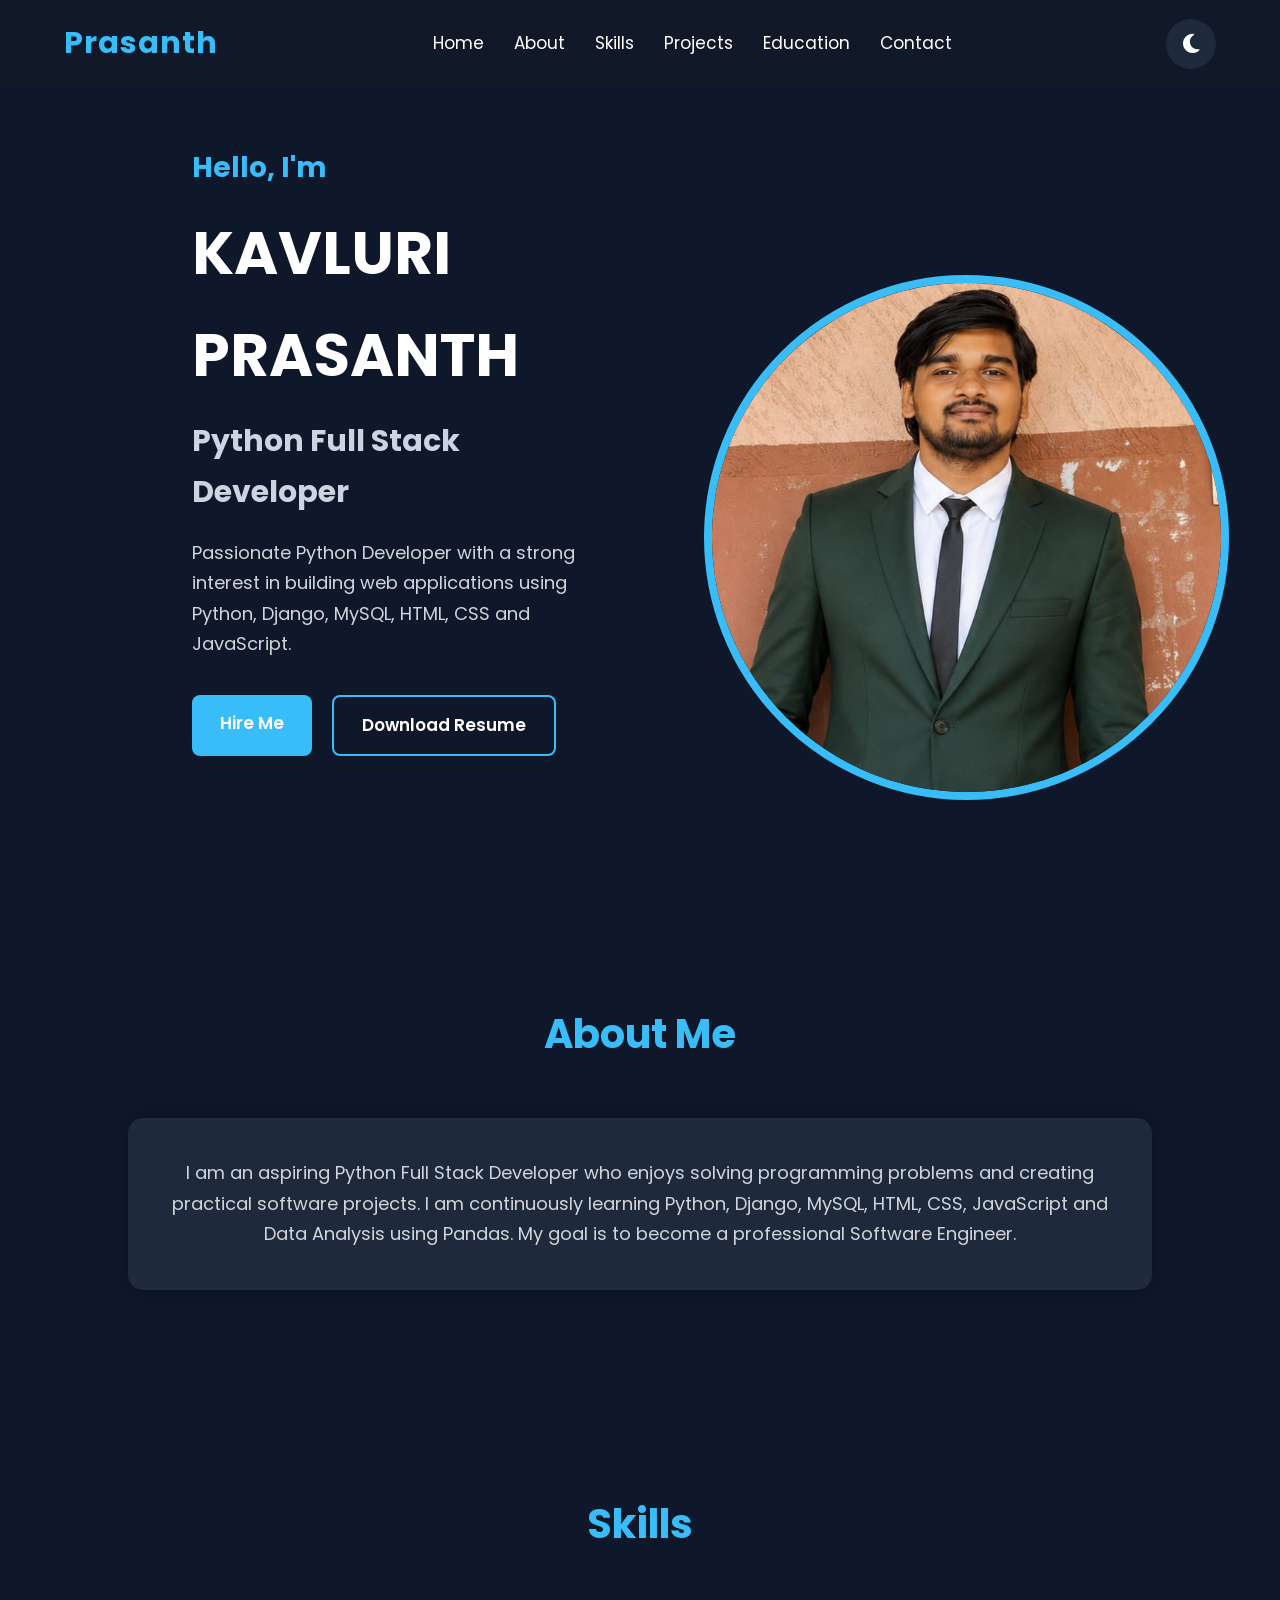
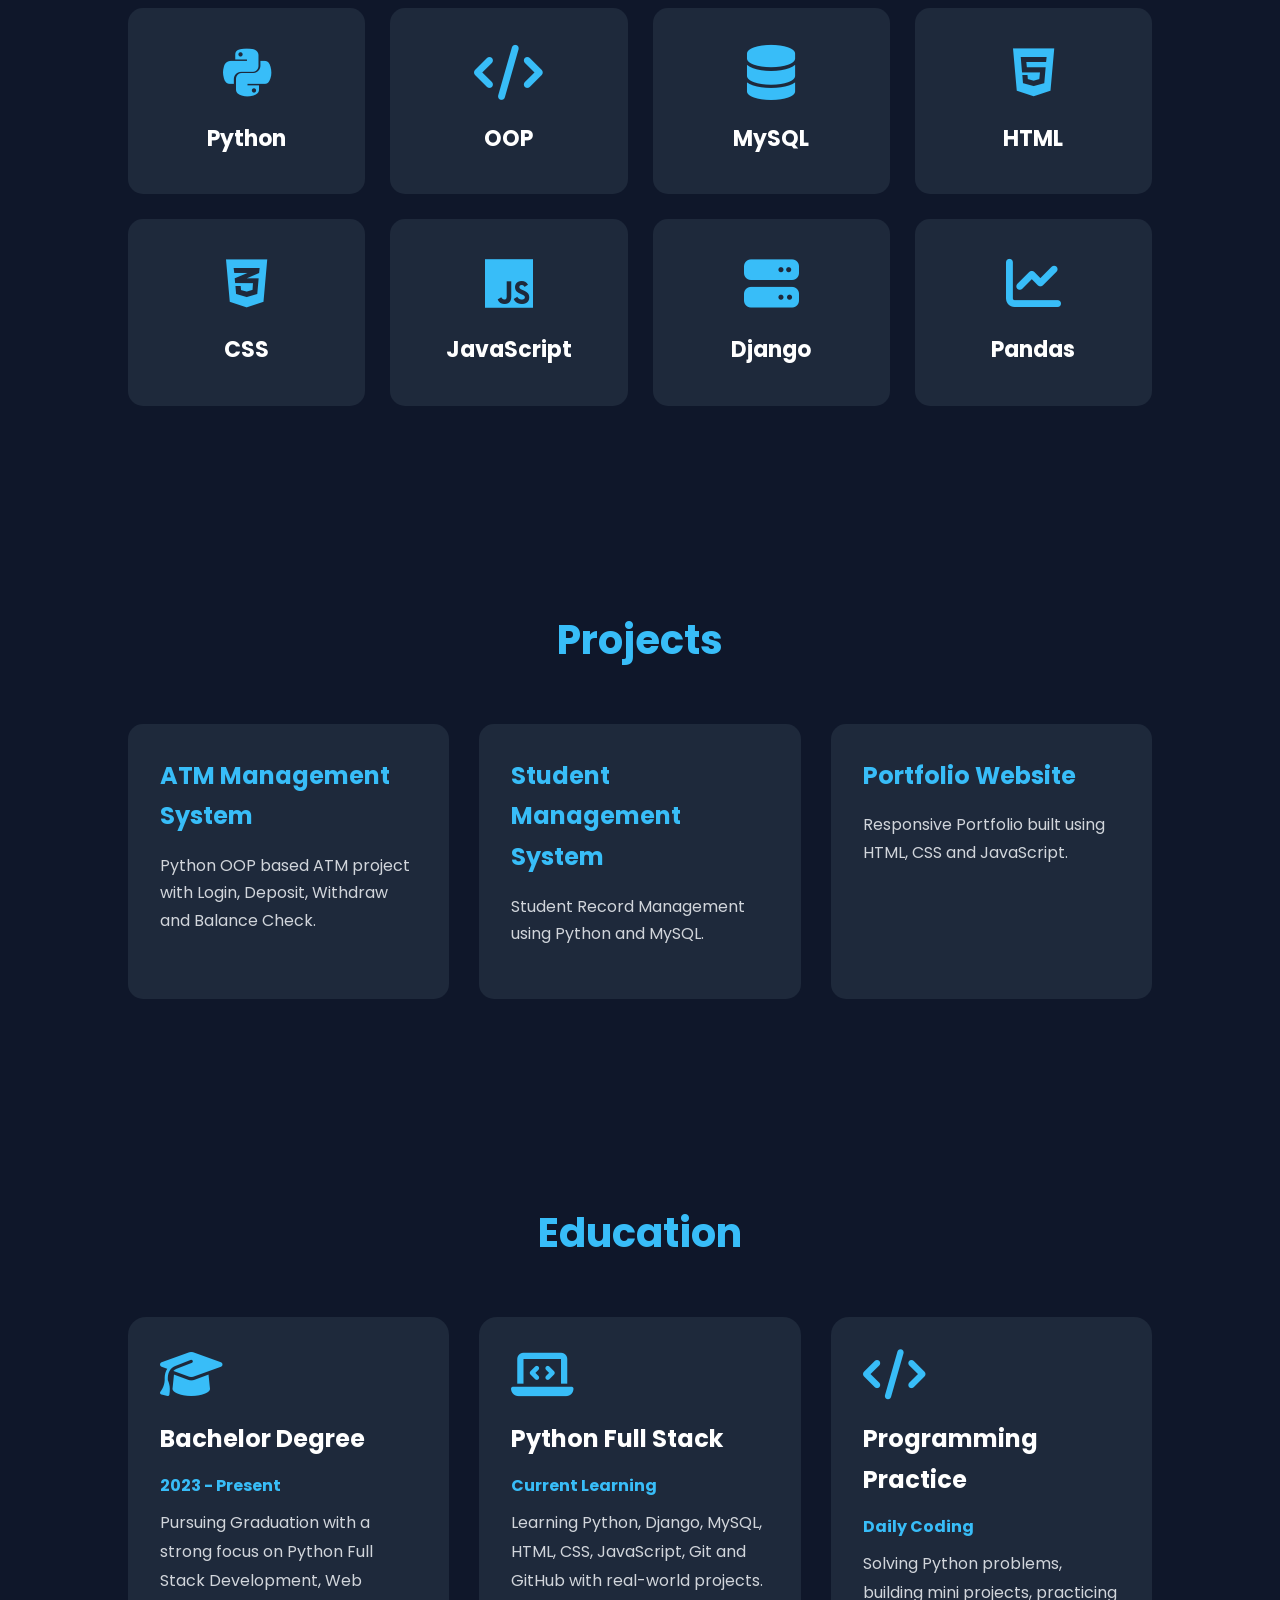
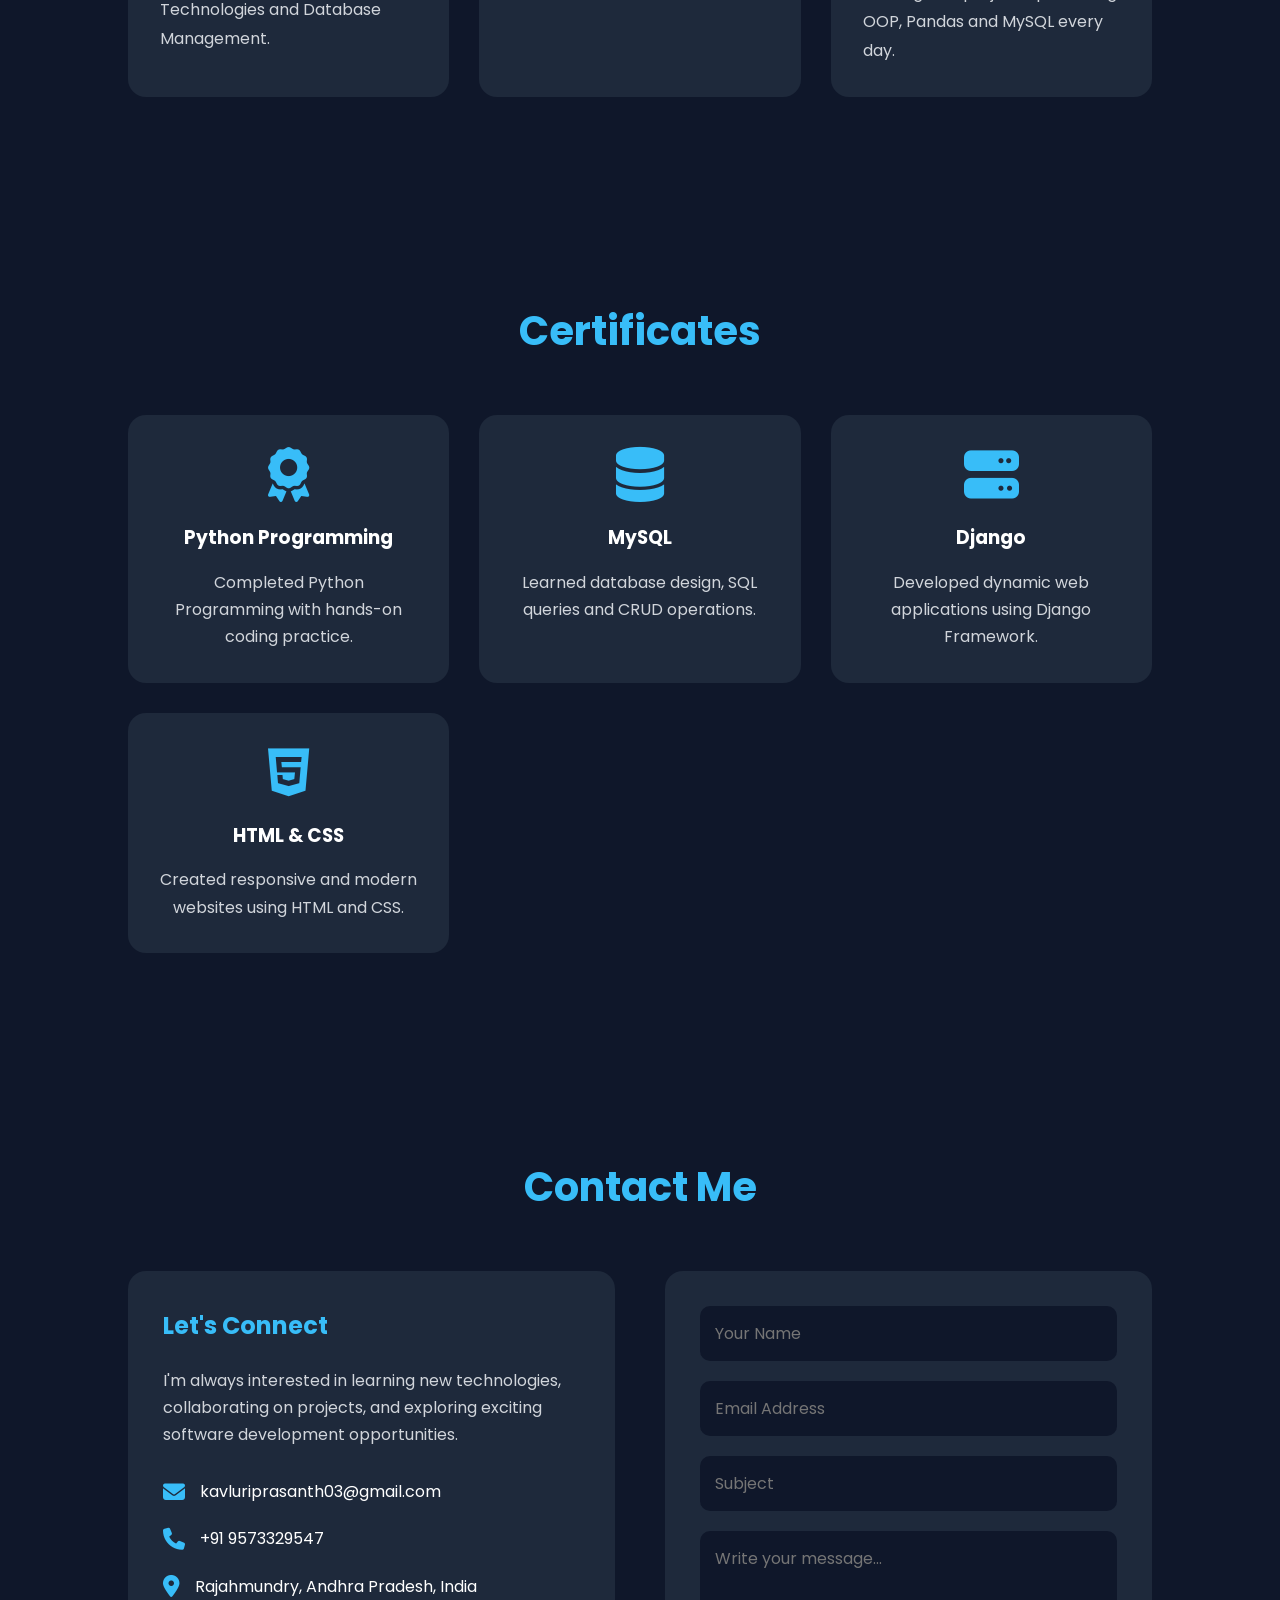
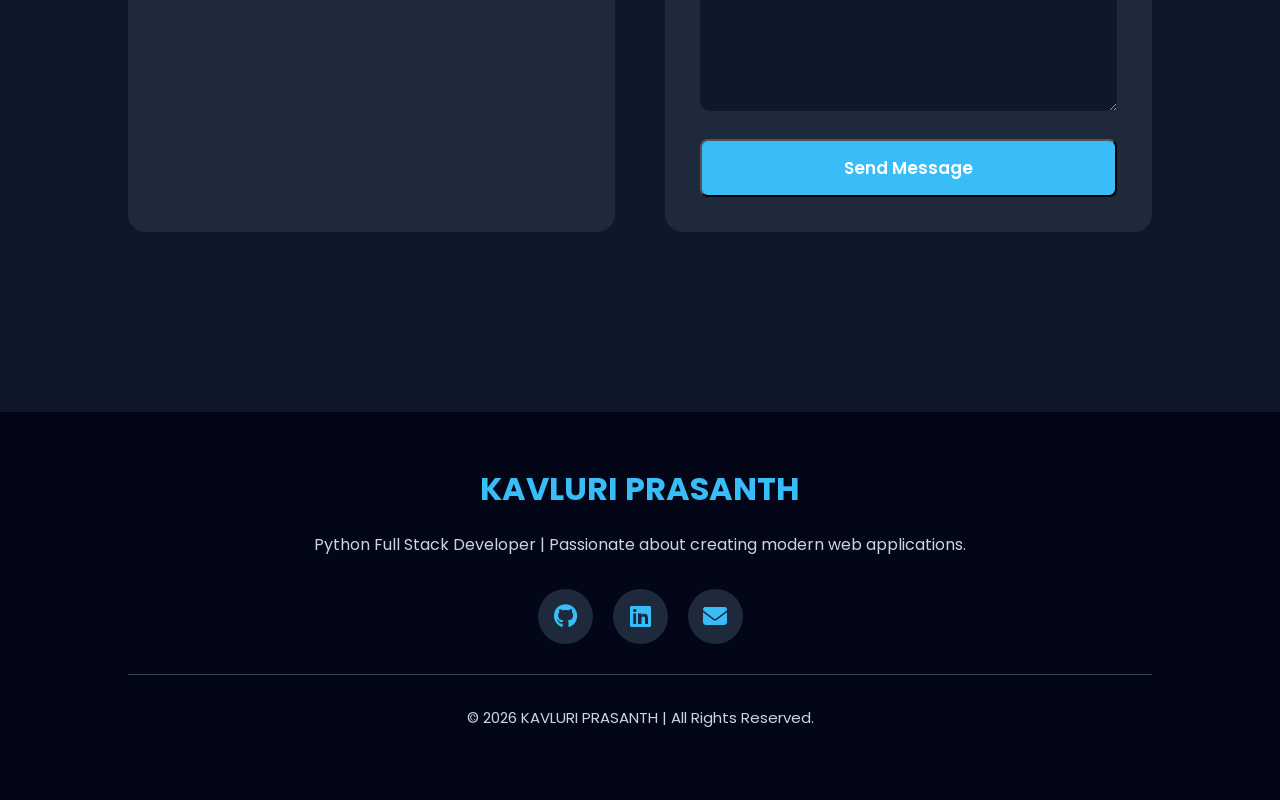
==== commit a354a999: "update portfolio" ====
--- a/index.html
+++ b/index.html
@@ -31,6 +31,10 @@
                 <li><a href="#education">Education</a></li>
                 <li><a href="#contact">Contact</a></li>
             </ul>
+            <div class="theme-toggle">
+                <i class="fas fa-moon" id="theme-icon"></i>
+            </div>
+            <script src="script.js"></script>
 
         </nav>
     </header>
--- a/style.css
+++ b/style.css
@@ -783,3 +783,84 @@
 
 }
 
+
+/*=========================
+ DARK/LIGHT BUTTON
+==========================*/
+
+.theme-toggle{
+
+    width:50px;
+    height:50px;
+    border-radius:50%;
+    background:#1e293b;
+    display:flex;
+    justify-content:center;
+    align-items:center;
+    cursor:pointer;
+    transition:.4s;
+
+}
+
+.theme-toggle:hover{
+
+    background:#38bdf8;
+    transform:rotate(180deg);
+
+}
+
+.theme-toggle i{
+
+    font-size:22px;
+    color:white;
+
+}
+
+/*=========================
+ LIGHT MODE
+==========================*/
+
+body.light{
+
+    background:#f8fafc;
+    color:#111827;
+
+}
+
+body.light header{
+
+    background:white;
+
+}
+
+body.light .skill-card,
+body.light .project-card,
+body.light .education-card,
+body.light .certificate-card,
+body.light .contact-info,
+body.light form{
+
+    background:white;
+    color:#111827;
+    box-shadow:0 5px 20px rgba(0,0,0,.1);
+
+}
+
+body.light p{
+
+    color:#374151;
+
+}
+
+body.light .nav-links a{
+
+    color:#111827;
+
+}
+
+body.light footer{
+
+    background:#e5e7eb;
+
+}
+
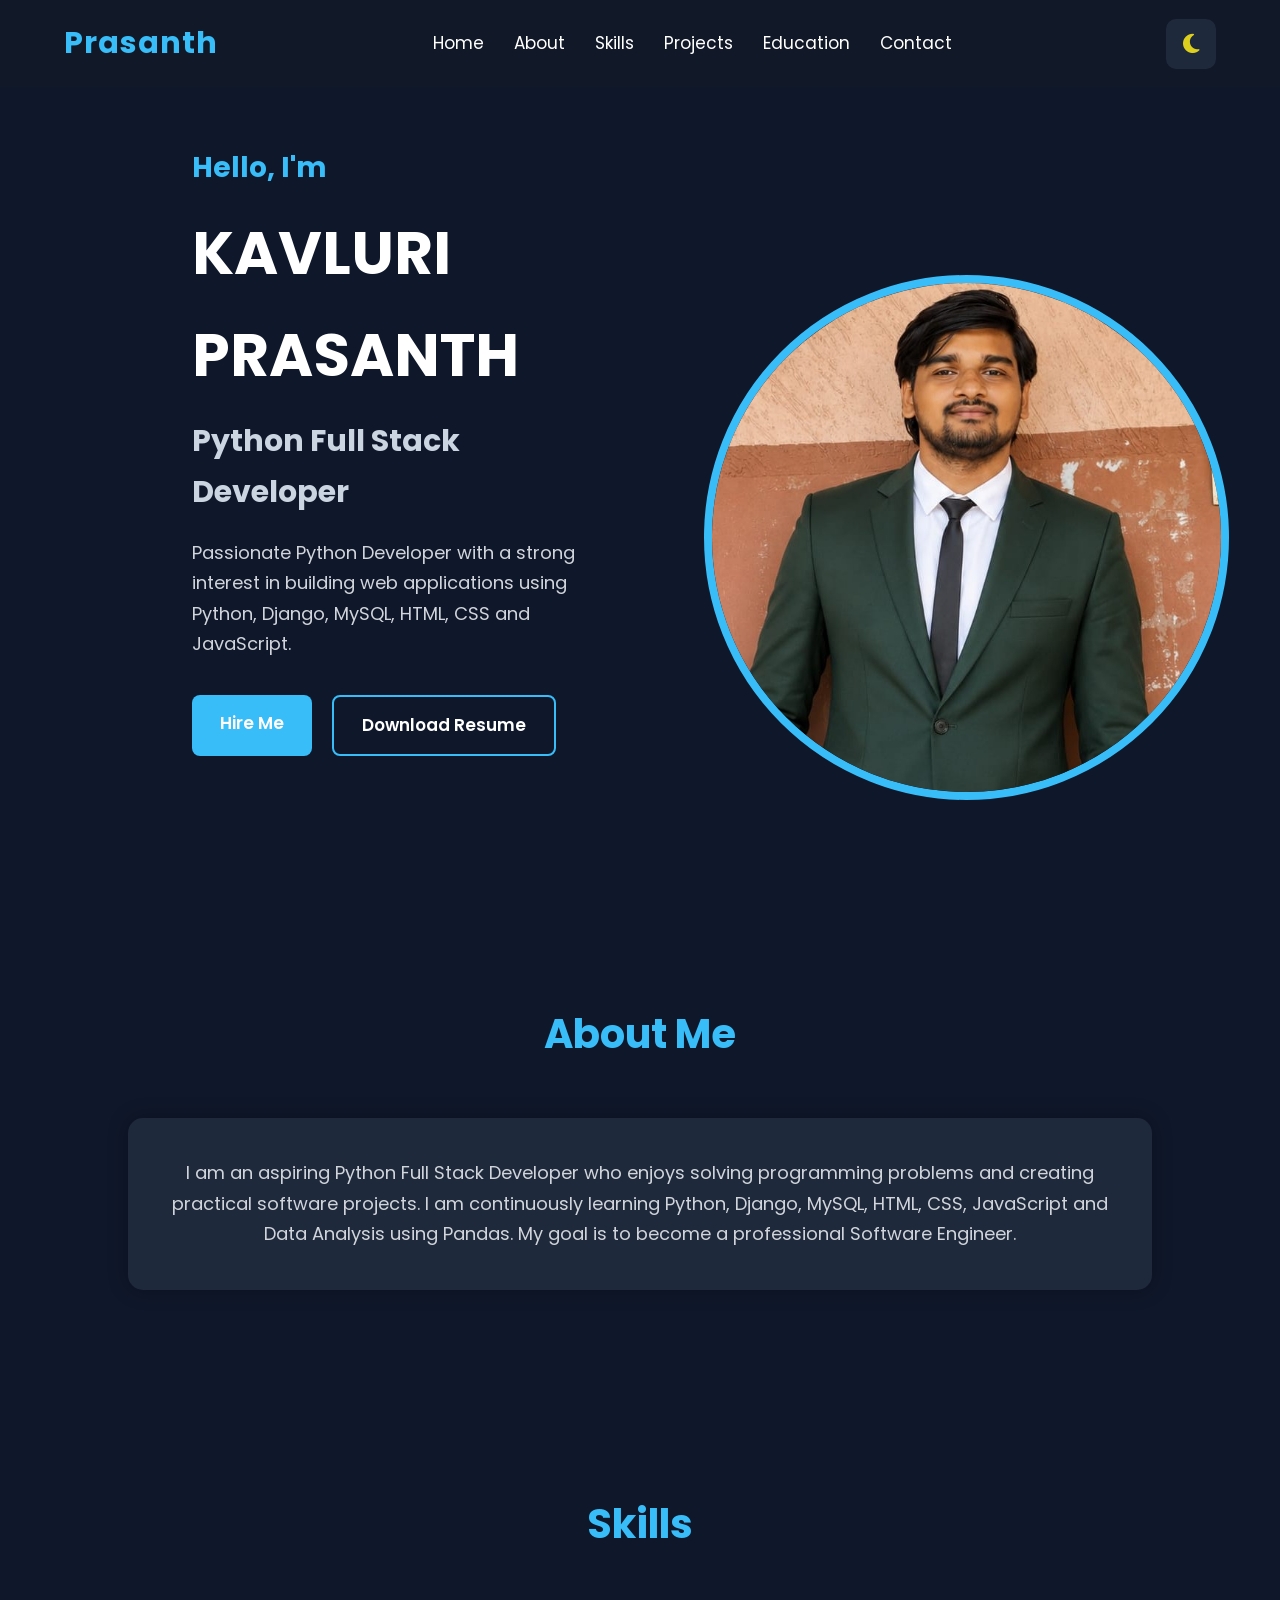
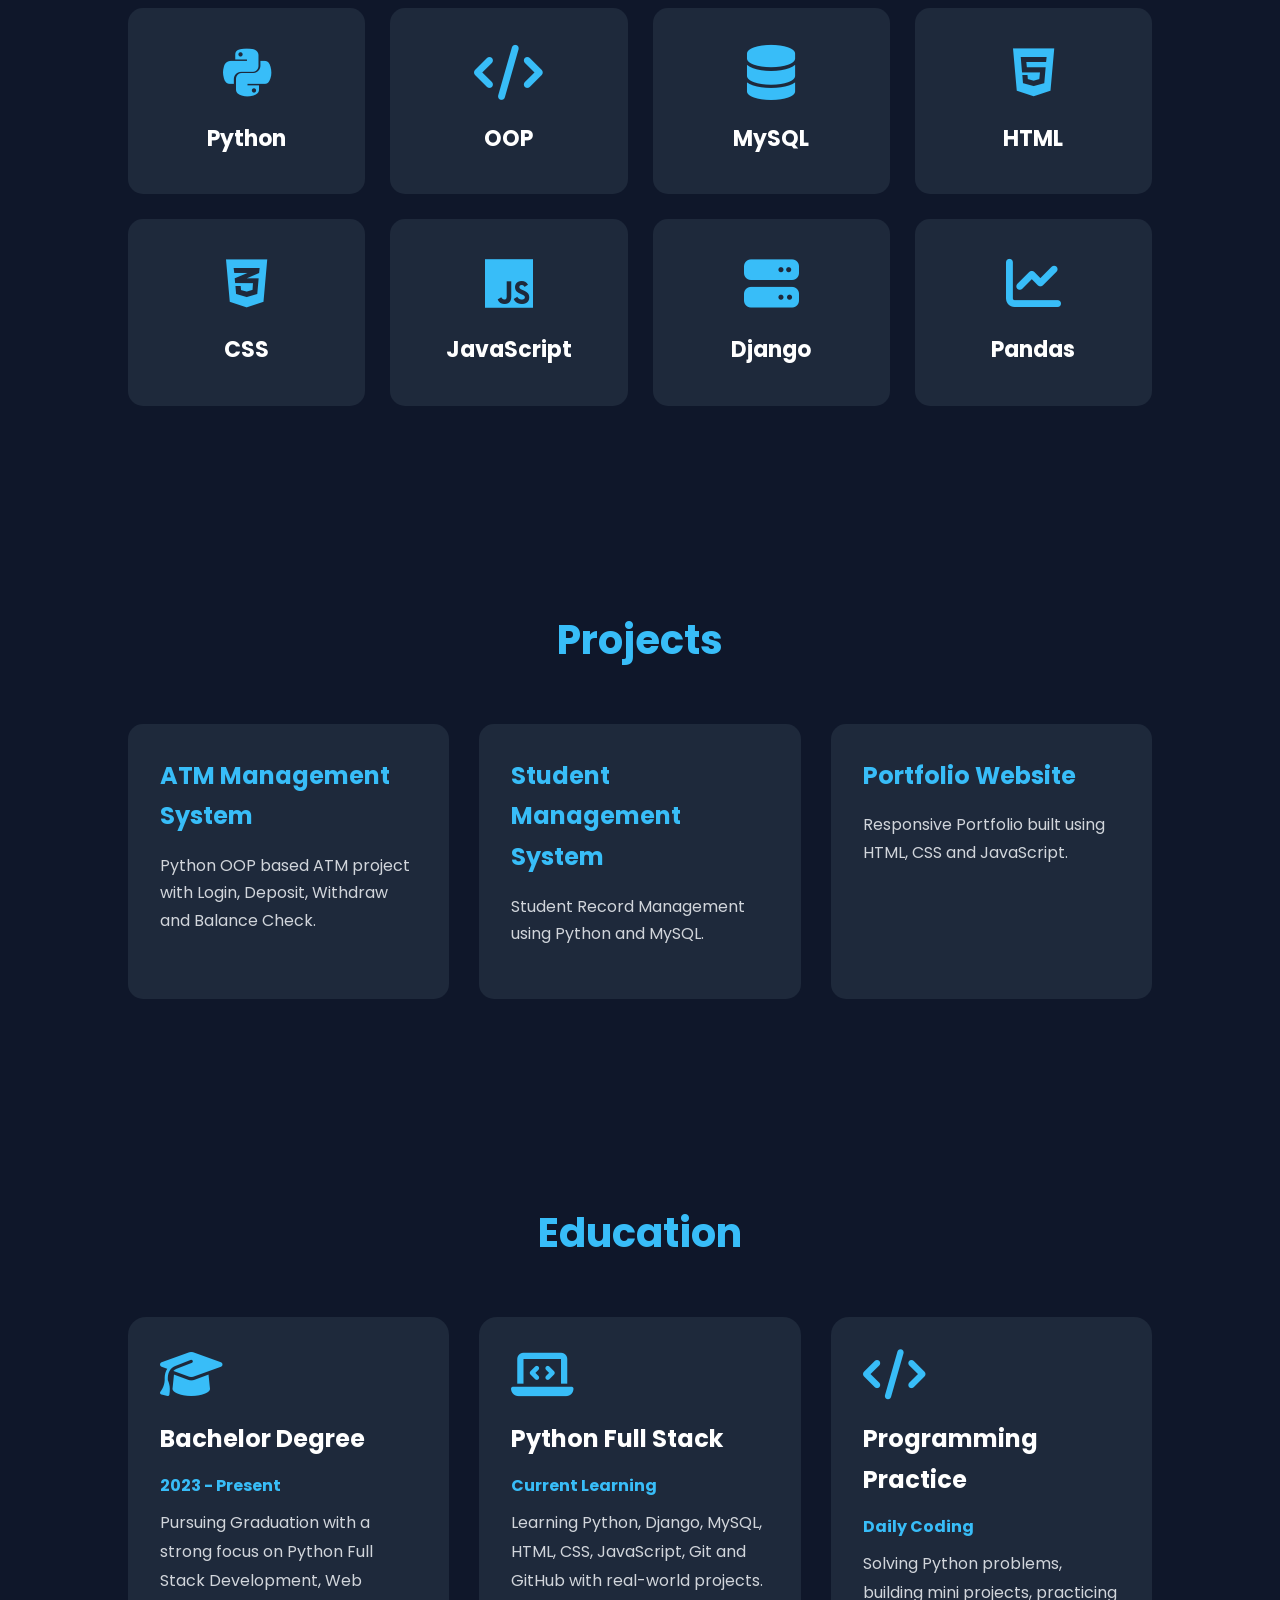
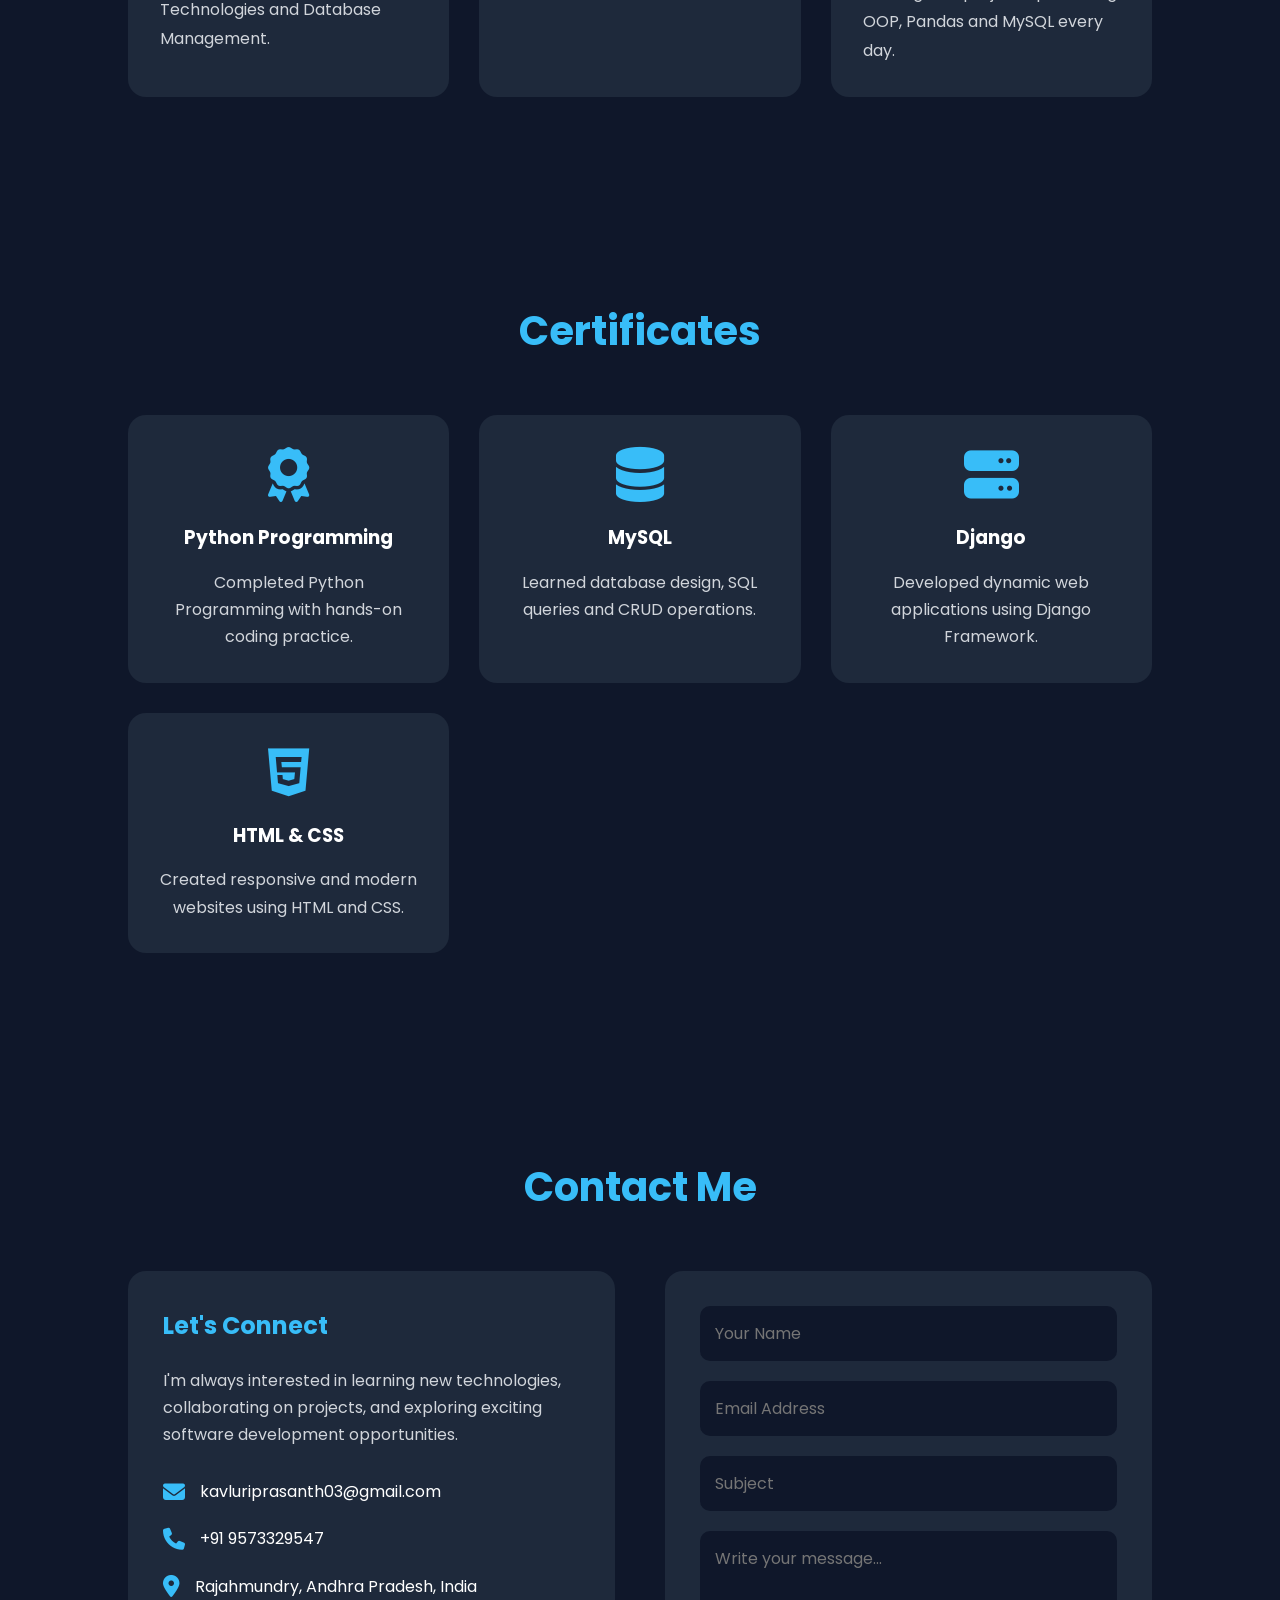
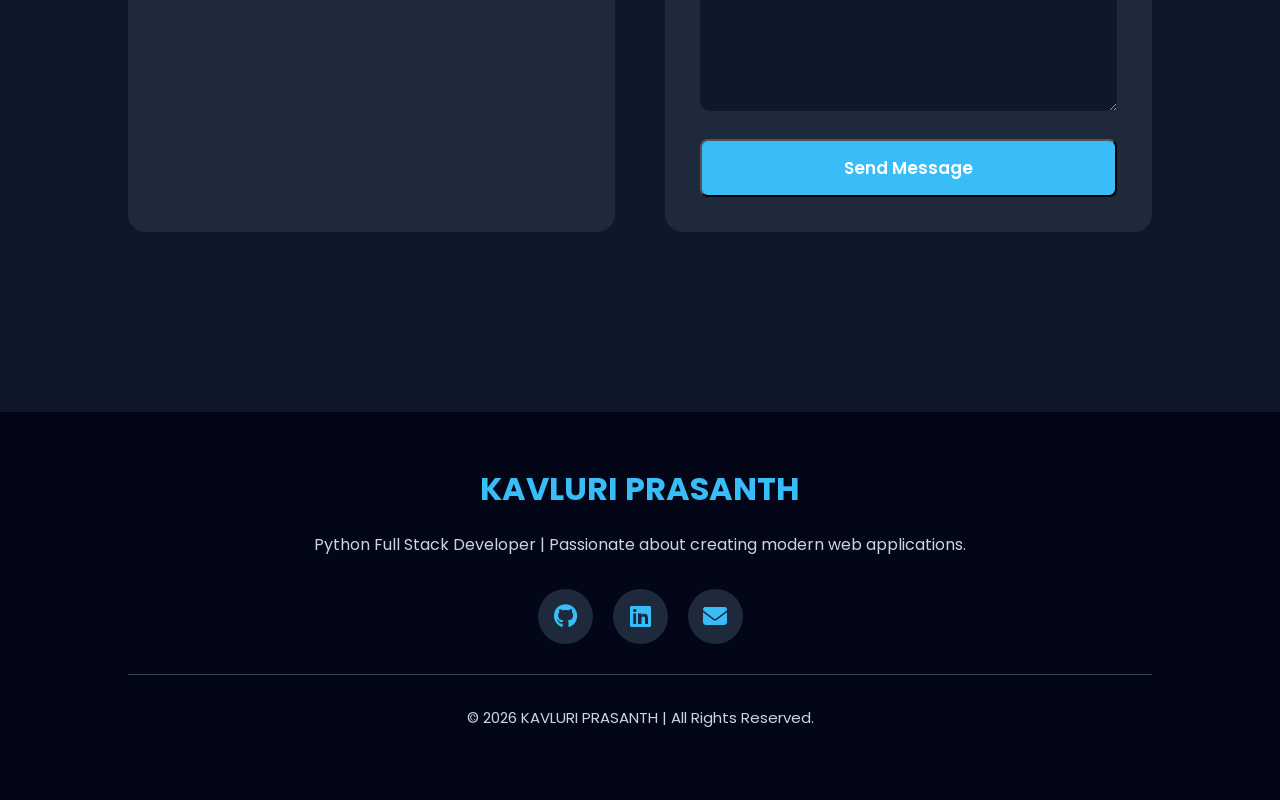
==== commit 77c1dcca: "update portfolio" ====
--- a/index.html
+++ b/index.html
@@ -85,7 +85,7 @@
 
             <div class="image-back">
                 <h2>KAVLURI PRASANTH</h2>
-                <p>Python Full Stack Developer</p>
+                <p class="para1">Python Full Stack Developer</p>
             </div>
 
         </div>
--- a/style.css
+++ b/style.css
@@ -792,7 +792,7 @@
 
     width:50px;
     height:50px;
-    border-radius:50%;
+    border-radius:20%;
     background:#1e293b;
     display:flex;
     justify-content:center;
@@ -812,9 +812,10 @@
 .theme-toggle i{
 
     font-size:22px;
-    color:white;
-
-}
+    color:rgb(220, 207, 29);
+
+}
+
 
 /*=========================
  LIGHT MODE
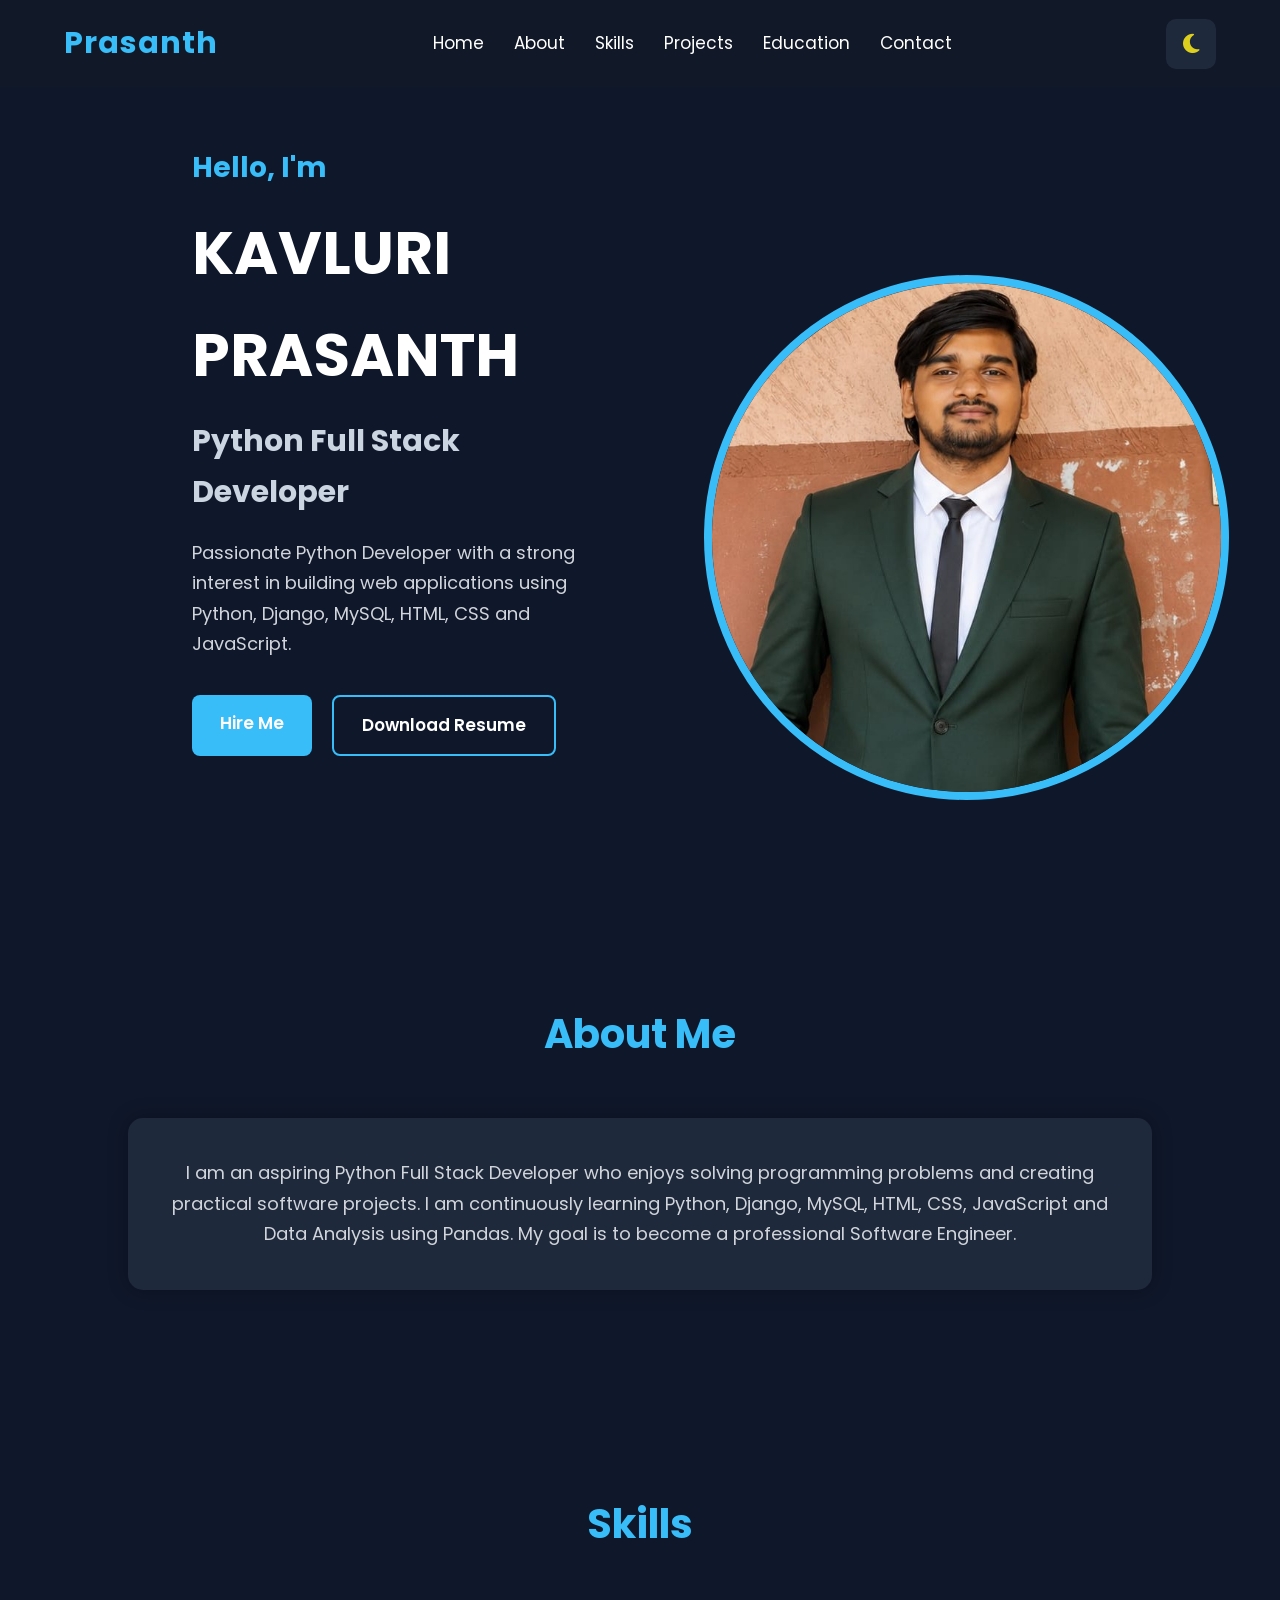
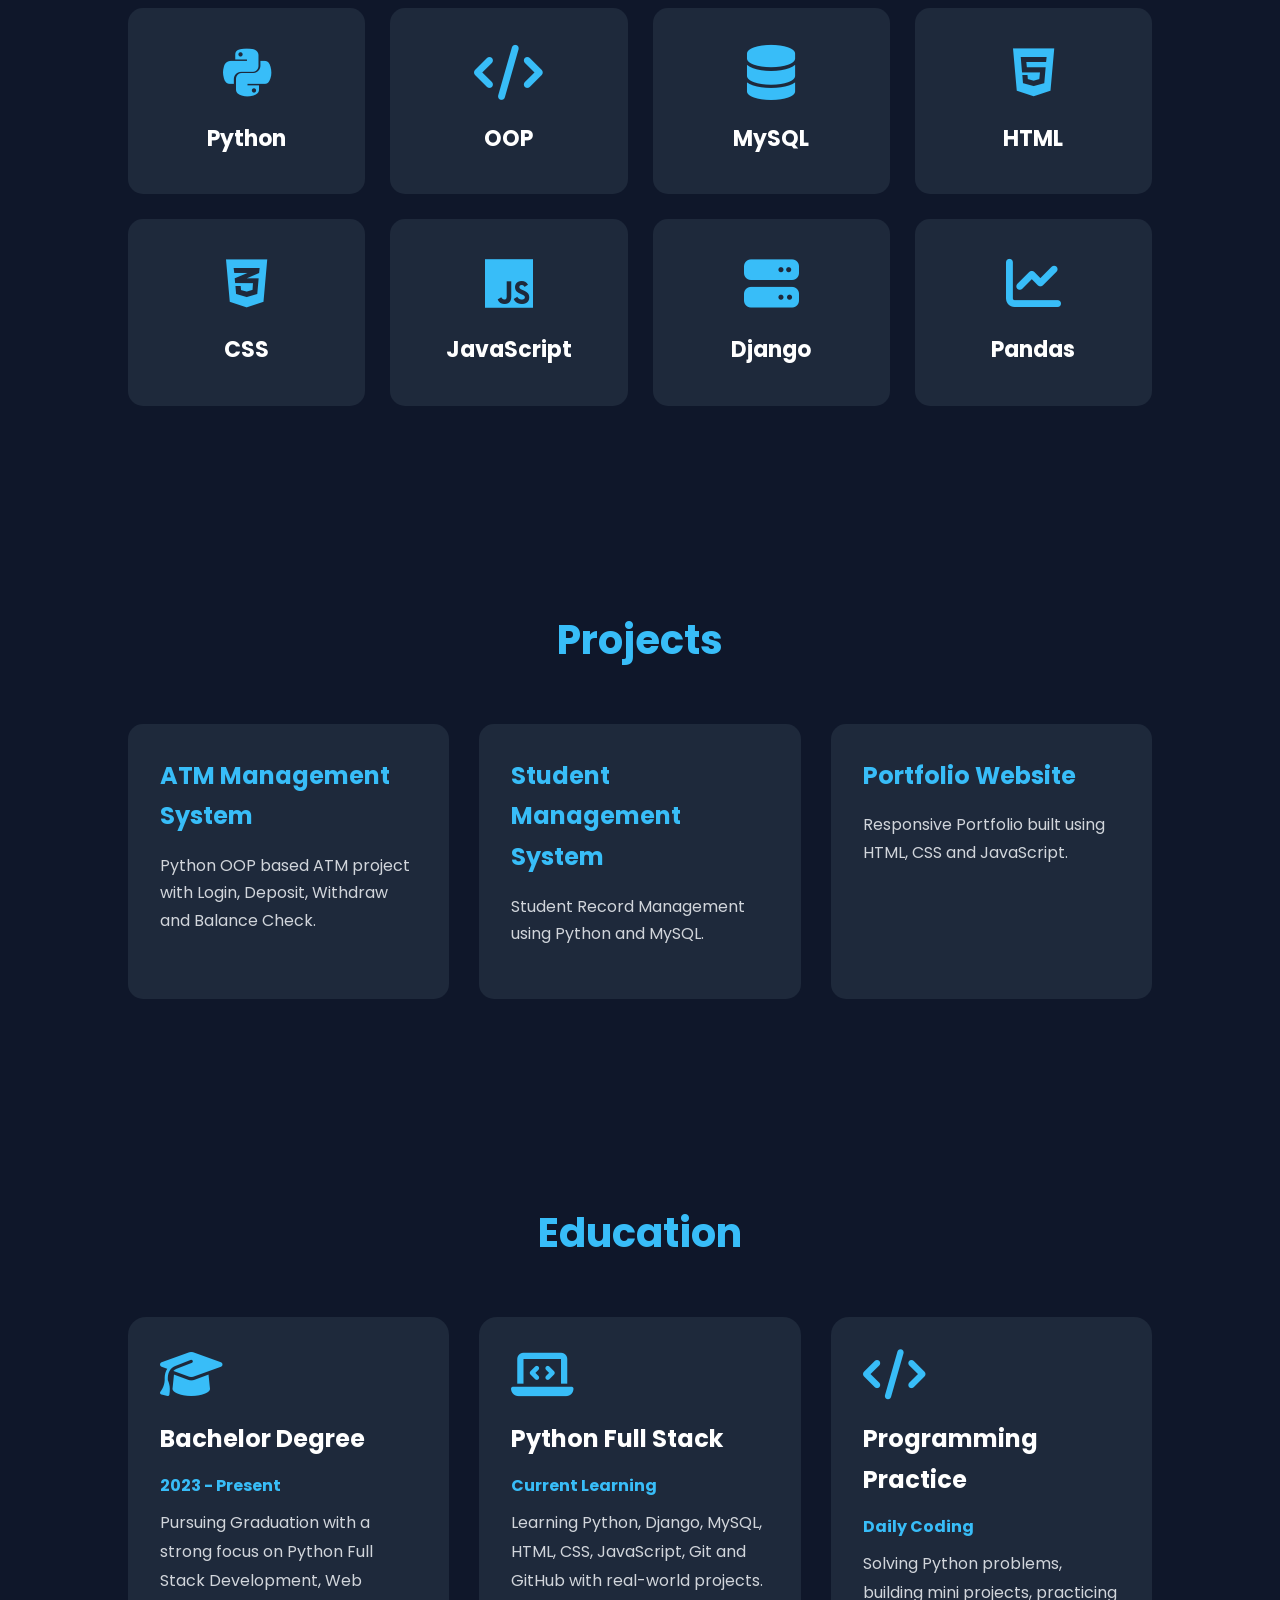
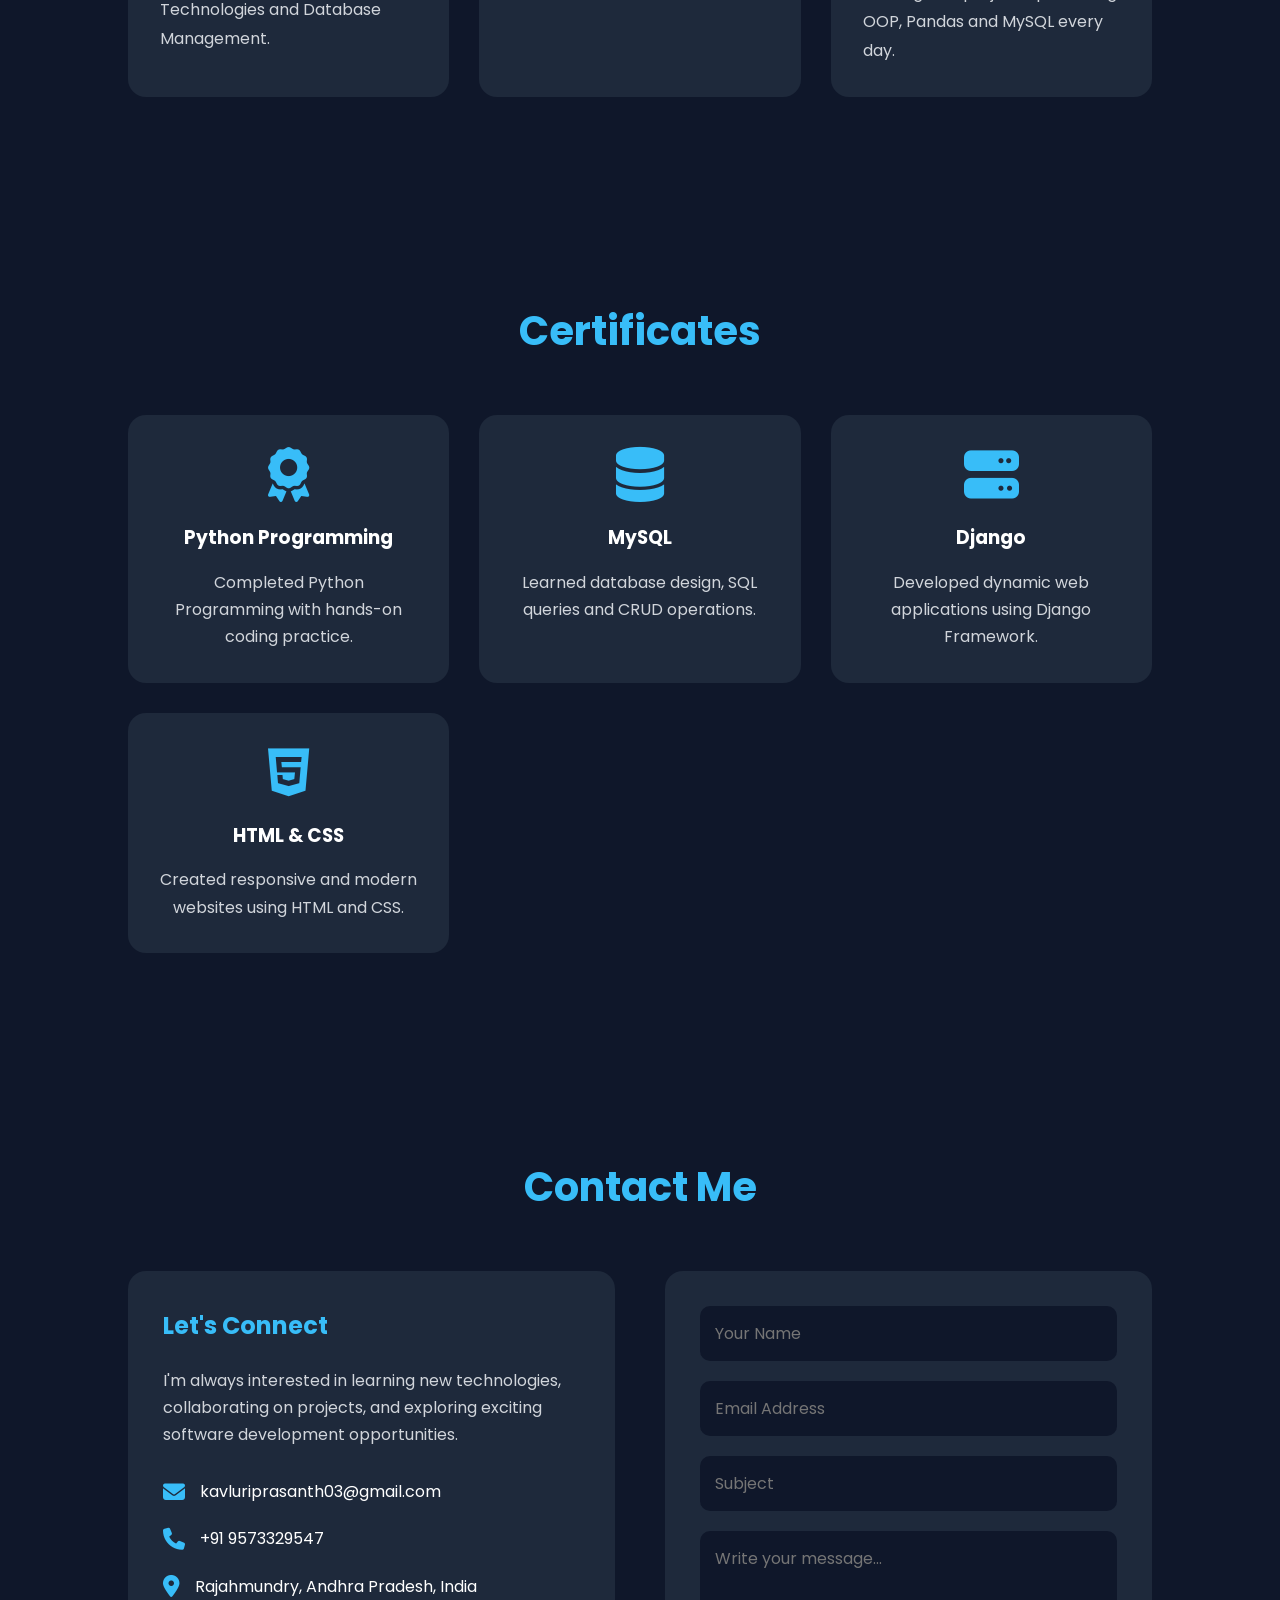
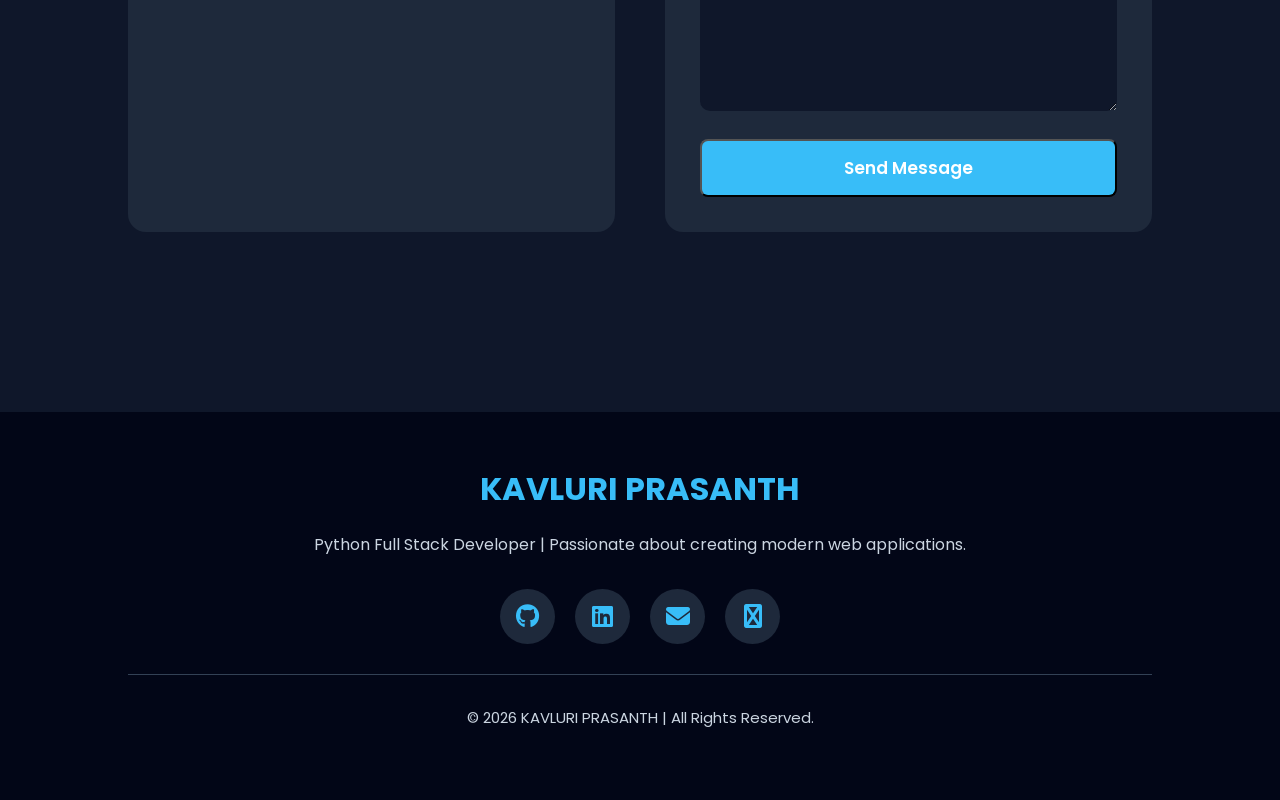
==== commit 01b18823: "updata portfolio" ====
--- a/index.html
+++ b/index.html
@@ -398,6 +398,10 @@
             <a href="kavluriprasanth03@gmail.com">
                 <i class="fas fa-envelope"></i>
             </a>
+
+            <a href="https://wa.me/9346490816" target="_blank" class="whatsapp-float">
+                <i class="fas fa-whatsapp"></i>
+            </a>
         </div>
 
         <hr>
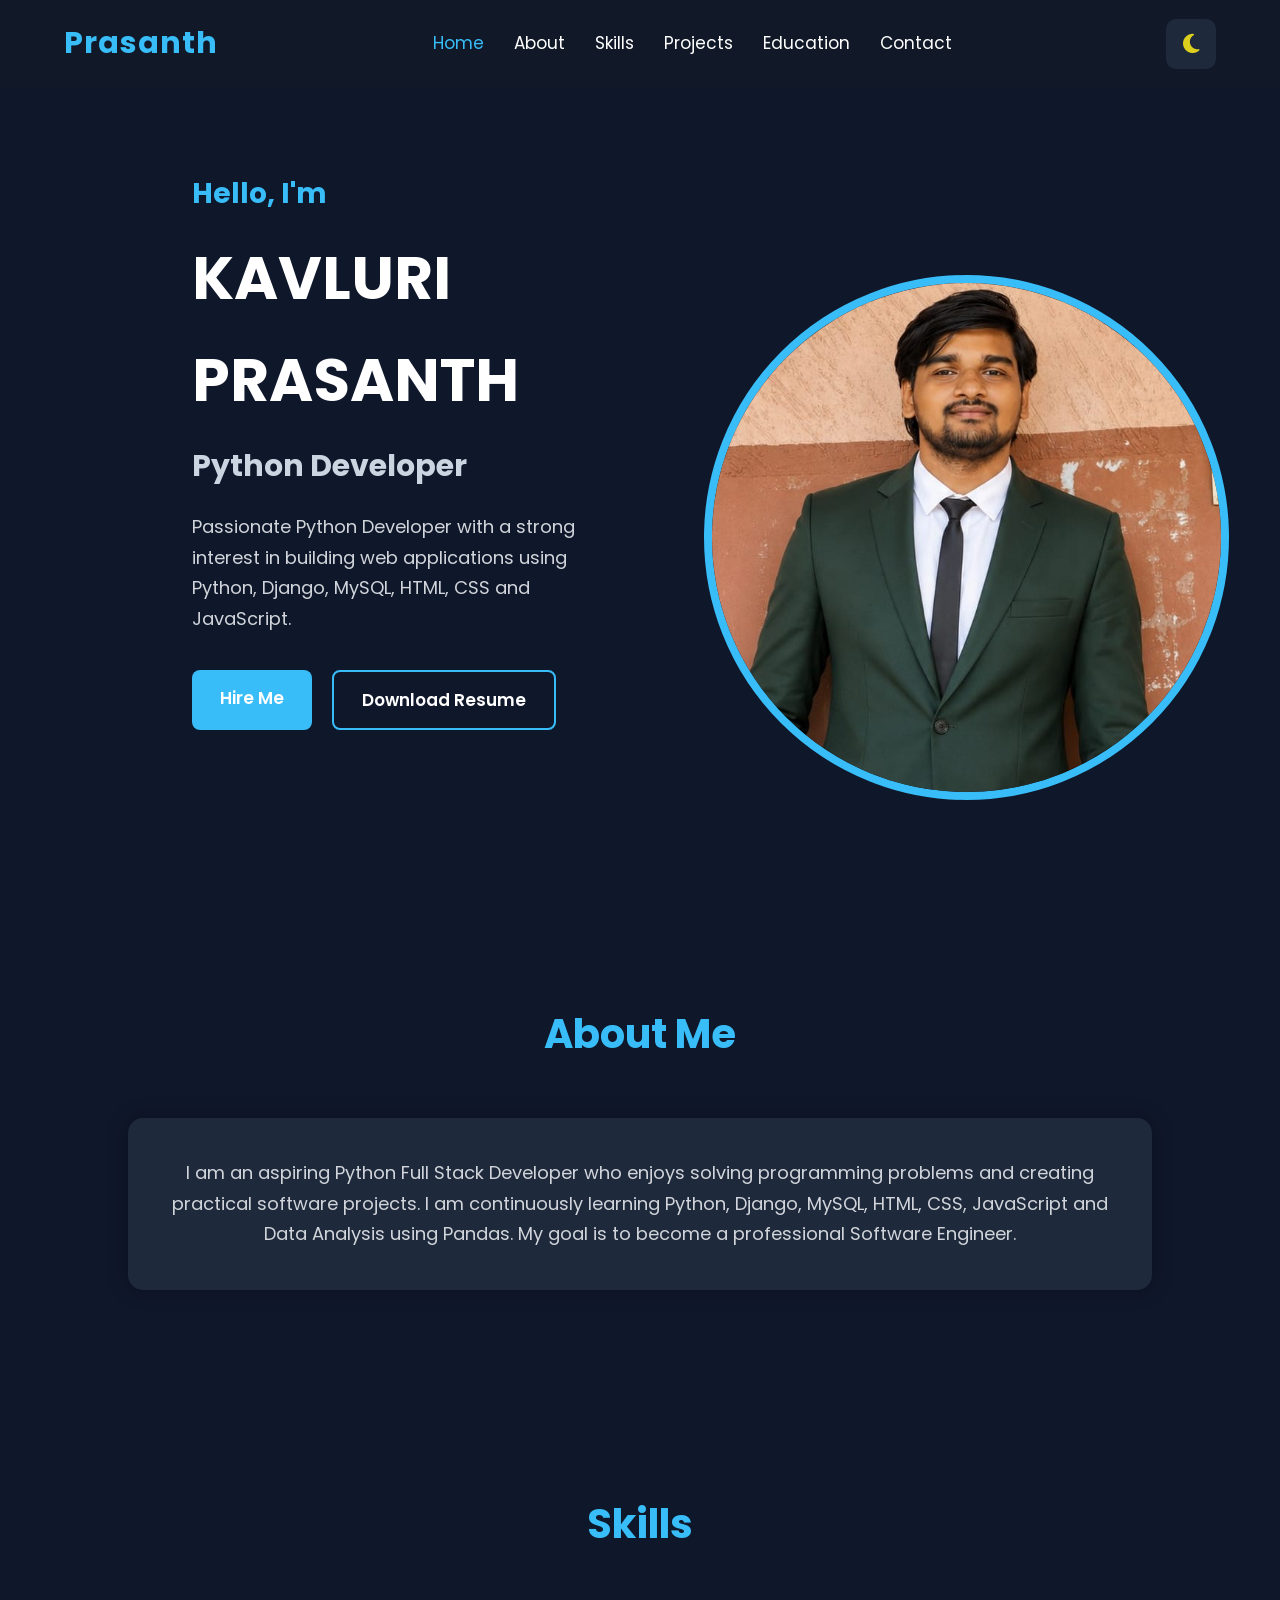
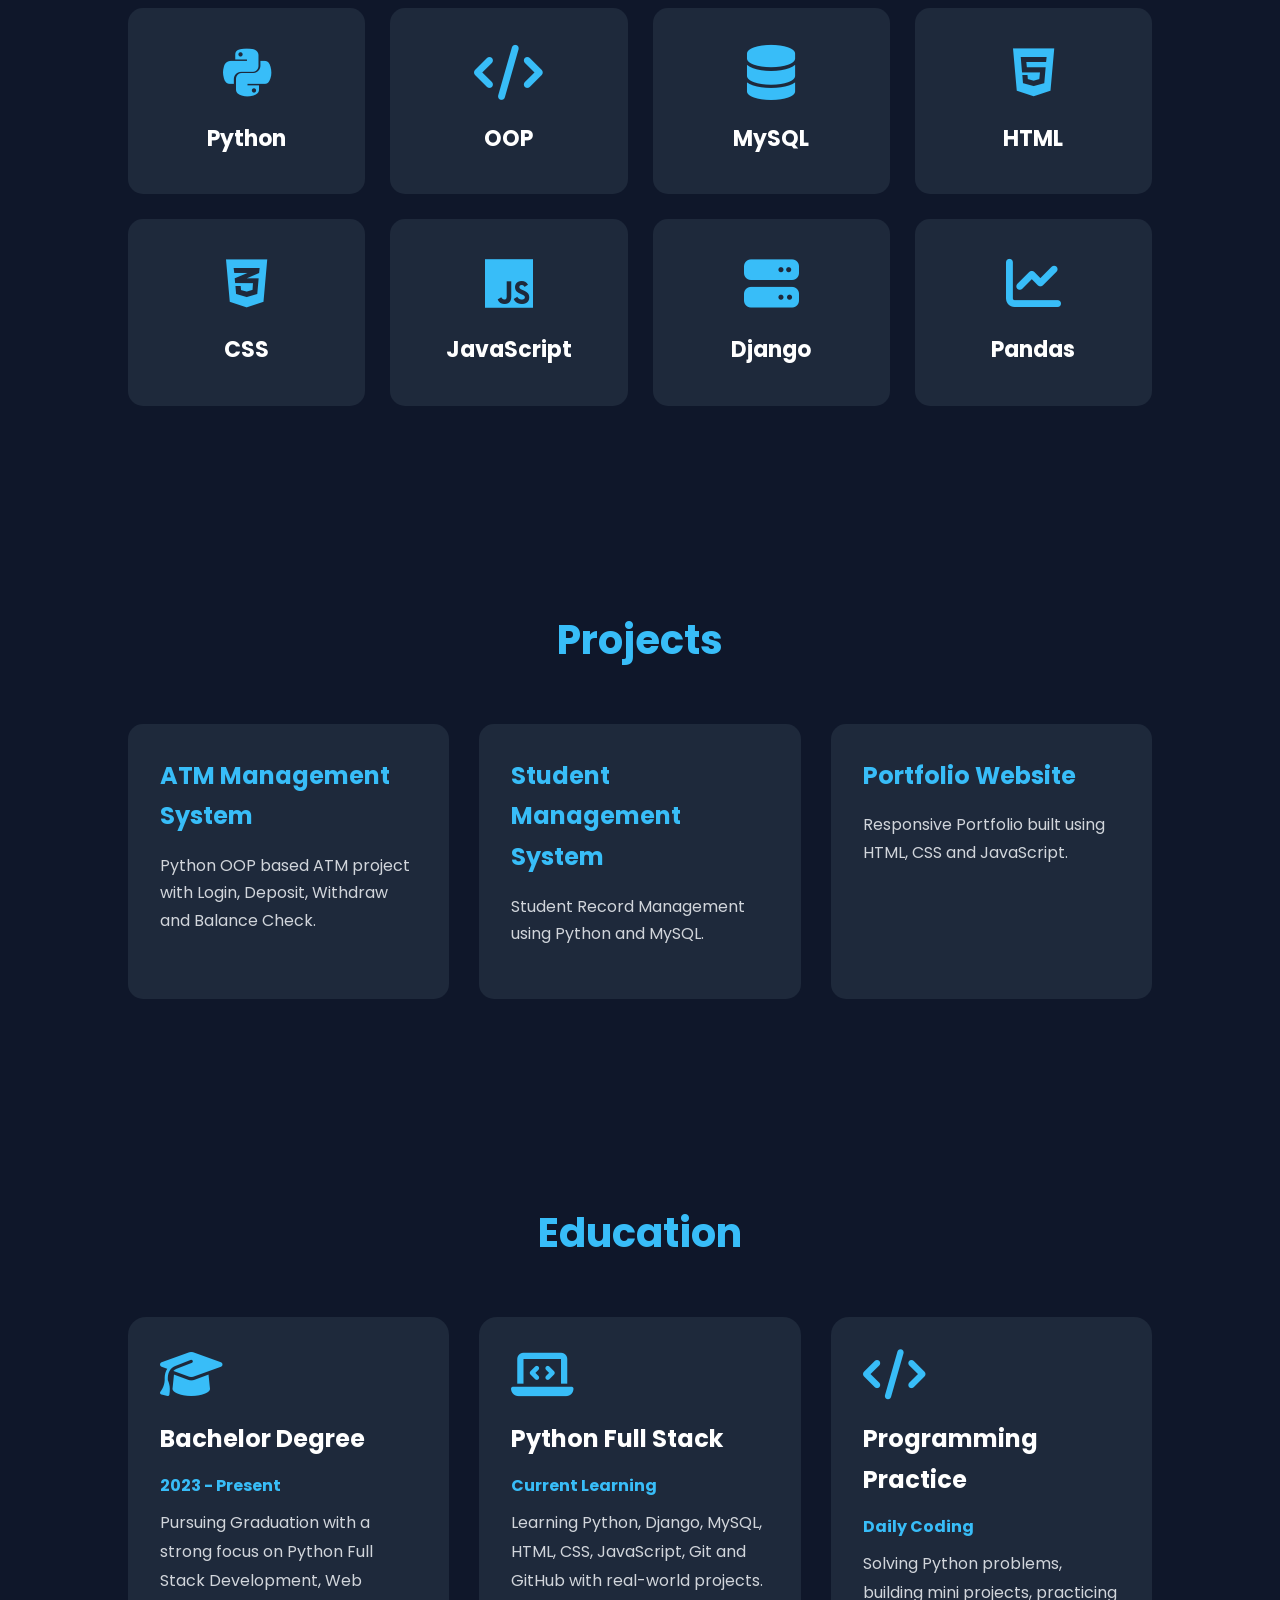
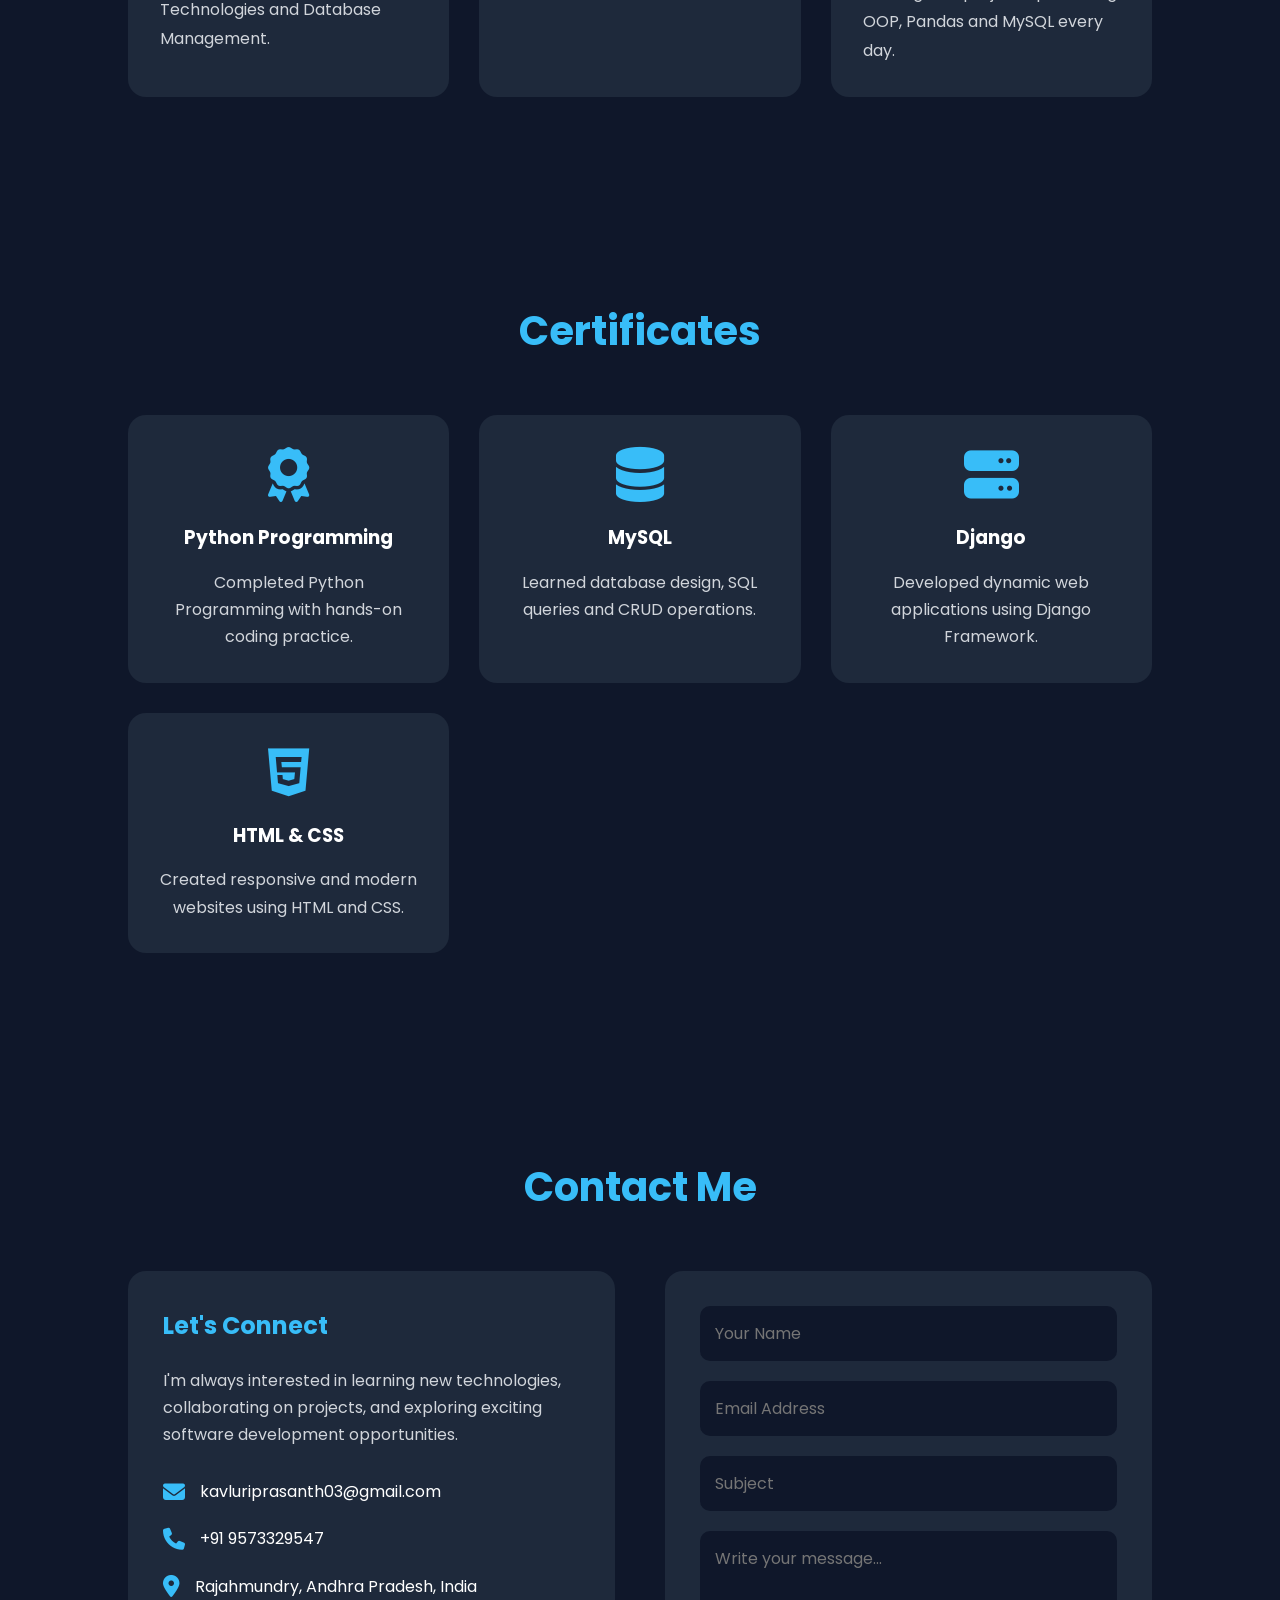
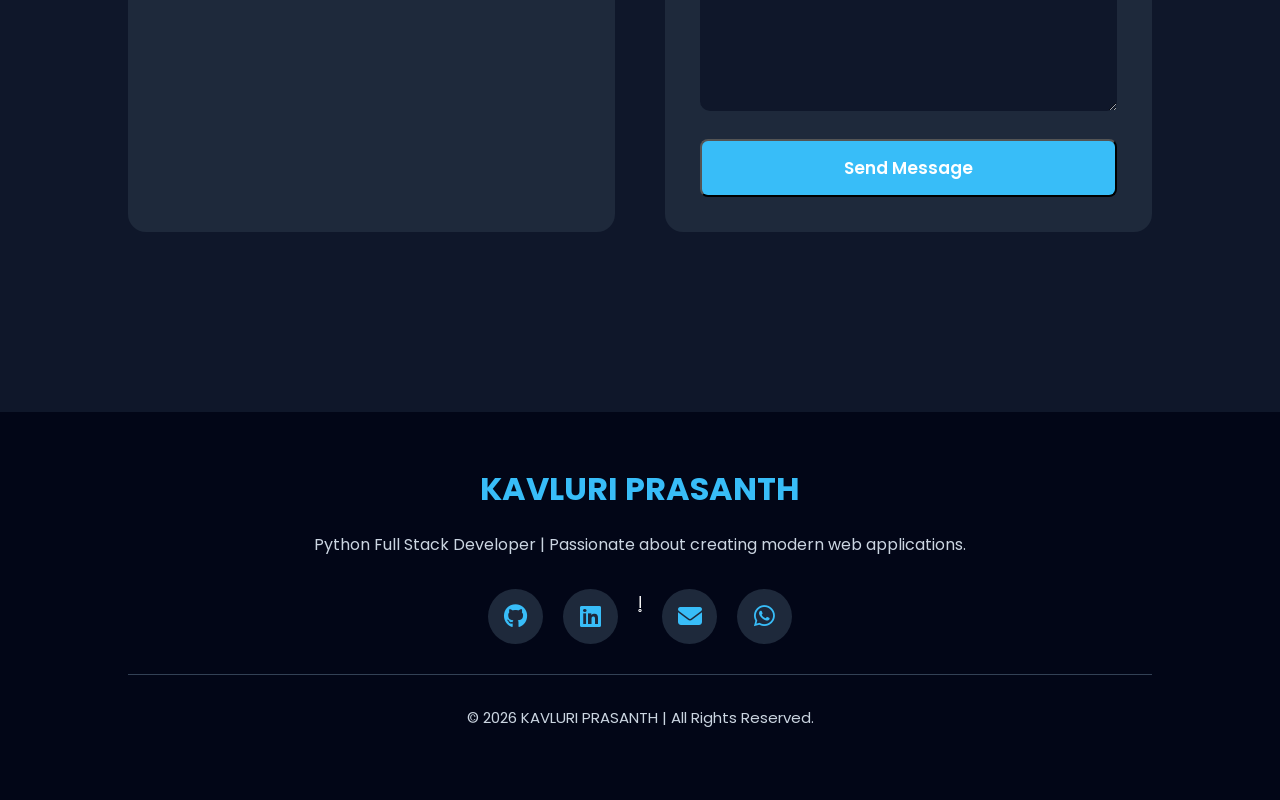
==== commit a6190458: "updata portfolio" ====
--- a/index.html
+++ b/index.html
@@ -34,7 +34,6 @@
             <div class="theme-toggle">
                 <i class="fas fa-moon" id="theme-icon"></i>
             </div>
-            <script src="script.js"></script>
 
         </nav>
     </header>
@@ -394,13 +393,13 @@
             <a href="https://linkedin.com/in/yourprofile" target="_blank">
                 <i class="fab fa-linkedin"></i>
             </a>
-
-            <a href="kavluriprasanth03@gmail.com">
+l̥
+            <a href="mailto:kavluriprasanth03@gmail.com">
                 <i class="fas fa-envelope"></i>
             </a>
 
-            <a href="https://wa.me/9346490816" target="_blank" class="whatsapp-float">
-                <i class="fas fa-whatsapp"></i>
+            <a href="https://wa.me/9346490816" target="_blank" rel="noopener noreferrer" class="whatsapp" aria-label="WhatsApp">
+                <i class="fab fa-whatsapp"></i>
             </a>
         </div>
 
@@ -413,5 +412,6 @@
     </div>
 
 </footer>
+<script src="script.js"></script>
 </body>
 </html>
--- a/style.css
+++ b/style.css
@@ -859,9 +859,86 @@
 
 }
 
+body.light .btn2{
+
+    color:#111827;
+    border-color:#38bdf8;
+
+}
+
+body.light .btn2:hover{
+
+    color:#ffffff;
+
+}
+
 body.light footer{
 
     background:#e5e7eb;
 
 }
 
+body.light .home-text h2,
+body.light .home-text p,
+body.light .about-container p,
+body.light .project-card p,
+body.light .project-card h3,
+body.light .skill-card h3,
+body.light .education-card h3,
+body.light .education-card h4,
+body.light .education-card p,
+body.light .certificate-card h3,
+body.light .certificate-card p,
+body.light .contact-info h2,
+body.light .contact-info p,
+body.light .info span,
+body.light .footer-container h2,
+body.light .footer-container p,
+body.light .image-back {
+
+    color:#111827;
+
+}
+
+body.light .about-container,
+body.light .image-back,
+body.light .footer-social a {
+
+    background:#ffffff;
+
+}
+
+body.light .footer-social a{
+
+    color:#111827;
+
+}
+
+body.light form input,
+body.light form textarea{
+
+    background:#f1f5f9;
+    color:#111827;
+    border:1px solid #cbd5e1;
+
+}
+
+body.light form input:focus,
+body.light form textarea:focus{
+
+    outline:2px solid #2563eb;
+
+}
+
+body.light .theme-toggle{
+
+    background:#e5e7eb;
+
+}
+
+body.light .theme-toggle i{
+
+    color:#111827;
+
+}
+
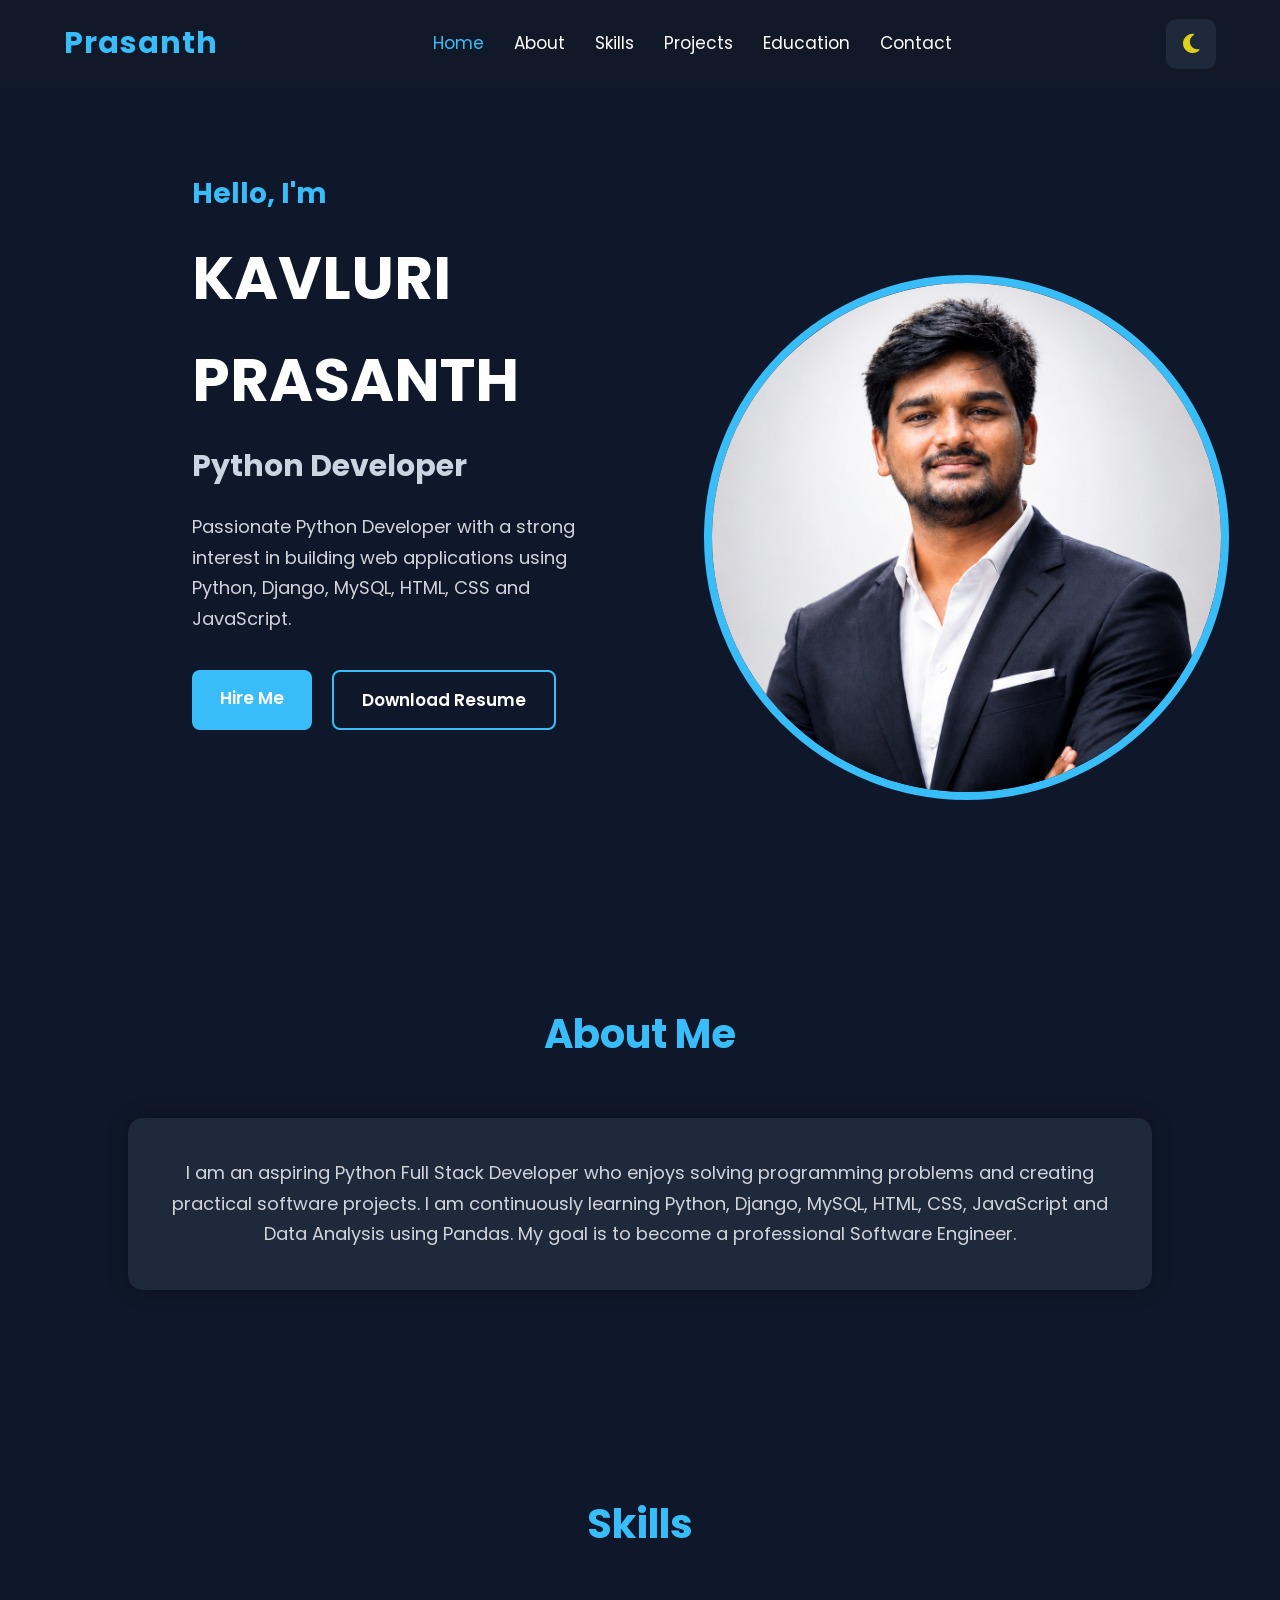
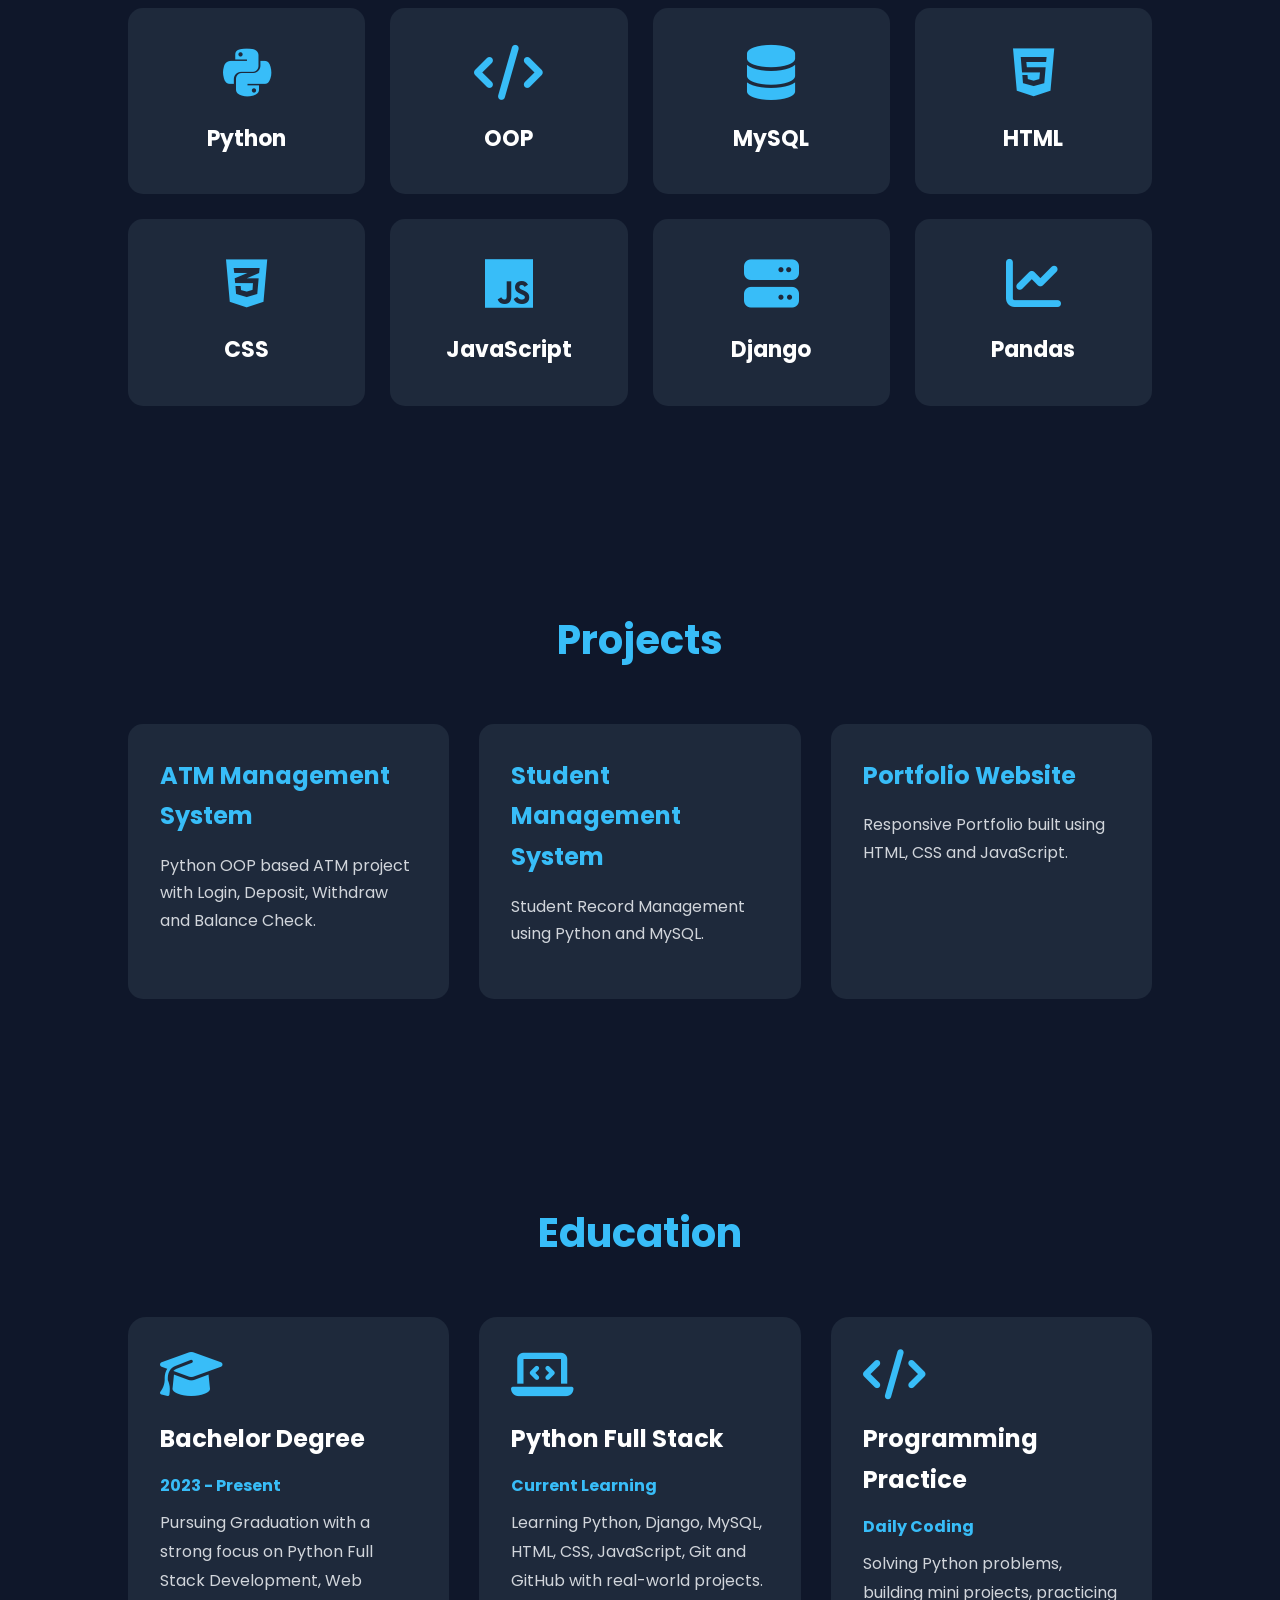
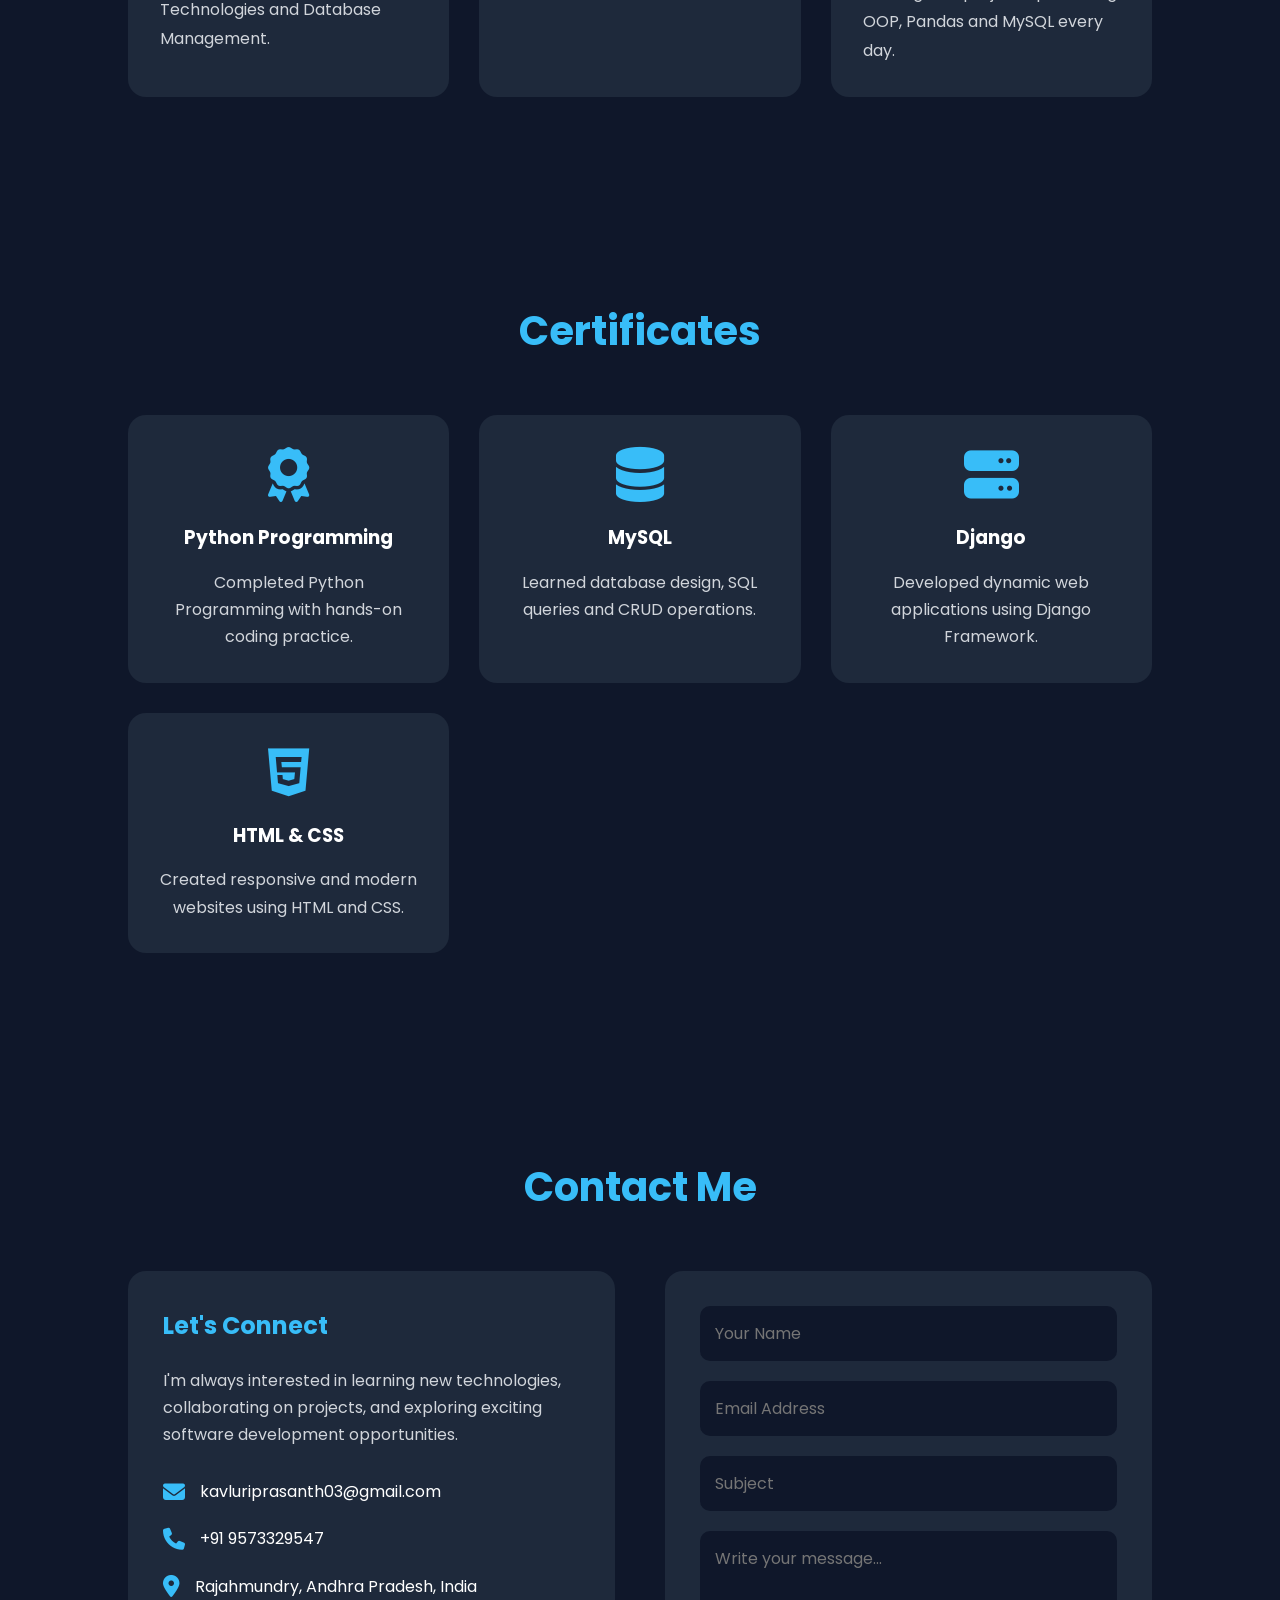
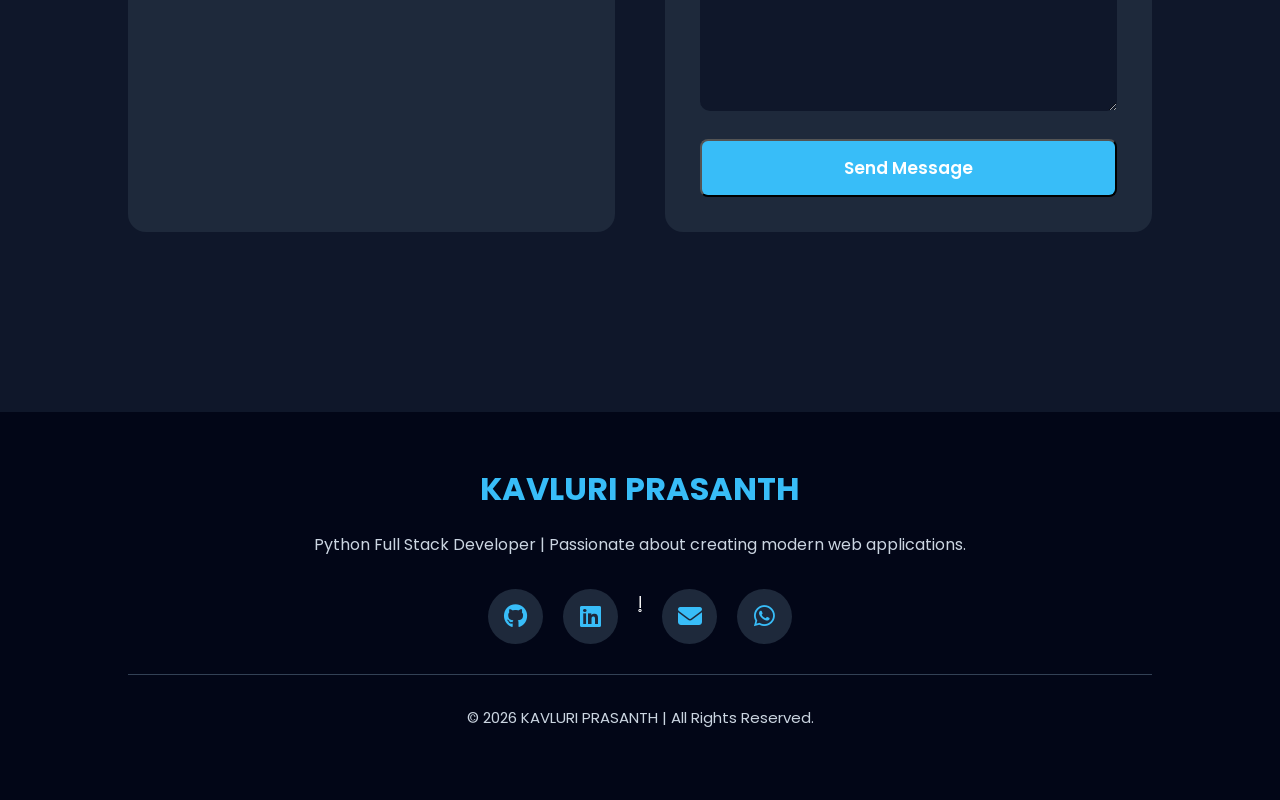
==== commit 4240266f: "update portfolio" ====
--- a/index.html
+++ b/index.html
@@ -62,7 +62,7 @@
                     Hire Me
                 </a>
 
-                <a href="assets/prasanth_kavluri_resume.pdf"
+                <a href="prasanth_kavluri_resume.pdf"
                     class="btn btn2"
                     download>
                     Download Resume
@@ -79,7 +79,7 @@
         <div class="image-card-inner">
 
             <div class="image-front">
-                <img src="images/prasanth.jpeg" alt="Profile">
+                <img src="new_one1.png" alt="Profile">
             </div>
 
             <div class="image-back">
